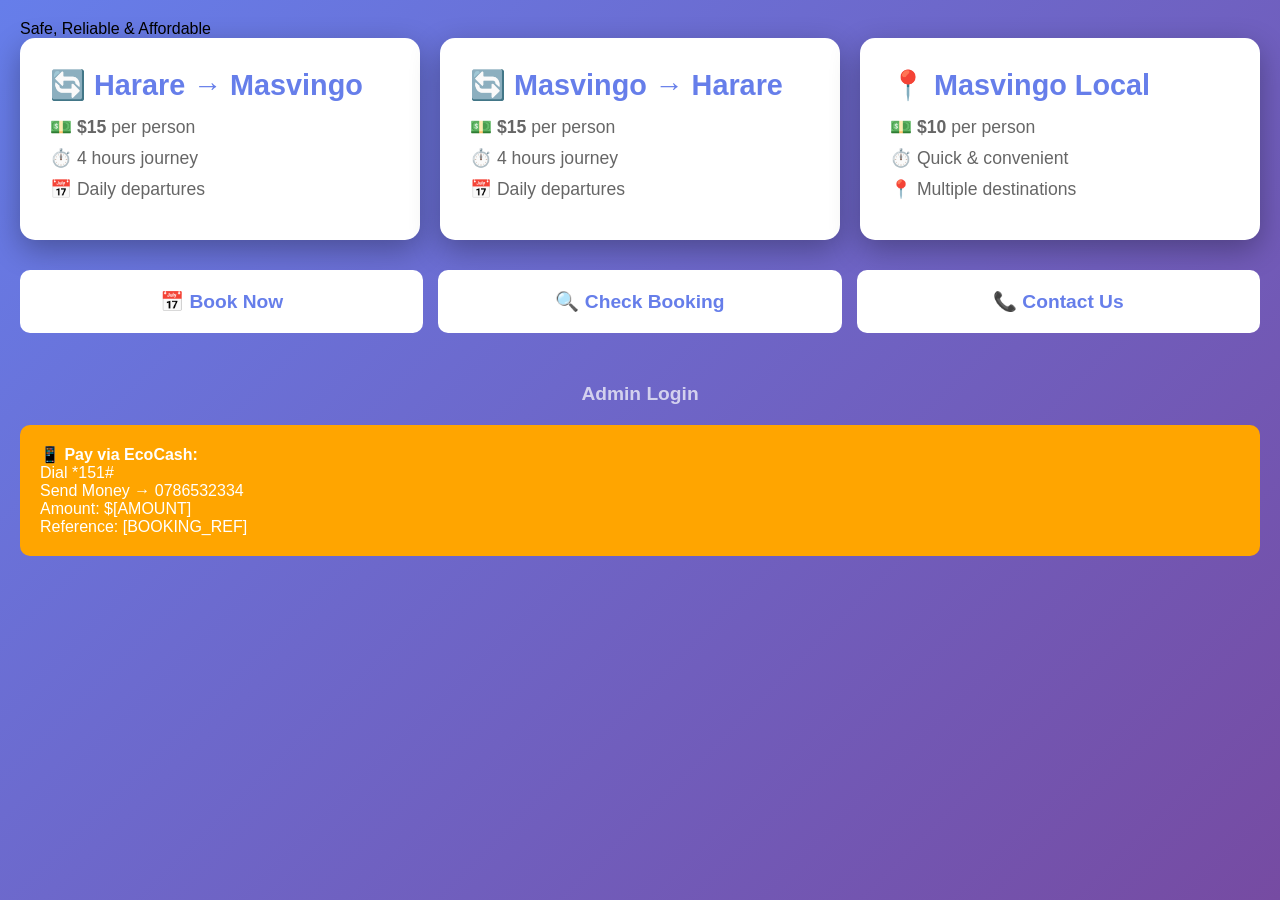
==== index.html @ 6b9e6c4e "Add files via upload" ====
<!DOCTYPE html>
<html lang="en">
<head>
    <meta charset="UTF-8">
    <meta name="viewport" content="width=device-width, initial-scale=1.0">
    <title>Masvingo-Harare Transport - Book Online</title>
    <style>
        * { margin: 0; padding: 0; box-sizing: border-box; }
        body { 
            font-family: 'Segoe UI', Tahoma, Geneva, Verdana, sans-serif;
            background: linear-gradient(135deg, #667eea 0%, #764ba2 100%);
            min-height: 100vh;
            padding: 20px;
        }
                    * { margin: 0; padding: 0; box-sizing: border-box; }
                    body { 
                        font-family: 'Segoe UI', Tahoma, Geneva, Verdana, sans-serif;
                        background: linear-gradient(135deg, #667eea 0%, #764ba2 100%);
                        min-height: 100vh;
                        padding: 20px;
                    }
                    .container { max-width: 1200px; margin: 0 auto; }
                    .page { display: none; }
                    .page.active { display: block; }
        
                    /* Home Page Styles */
                    .header {
                        text-align: center;
                        color: white;
                        margin-bottom: 40px;
                        padding-top: 20px;
                    }
                    .header h1 { font-size: 3em; margin-bottom: 10px; }
                    .header p { font-size: 1.5em; opacity: 0.9; }
        
                    .routes-grid {
                        display: grid;
                        grid-template-columns: repeat(auto-fit, minmax(300px, 1fr));
                        gap: 20px;
                        margin-bottom: 30px;
                    }
        
                    .route-card {
                        background: white;
                        border-radius: 15px;
                        padding: 30px;
                        box-shadow: 0 10px 30px rgba(0,0,0,0.3);
                        transition: transform 0.3s;
                    }
                    .route-card:hover { transform: translateY(-5px); }
                    .route-card h3 { color: #667eea; font-size: 1.8em; margin-bottom: 15px; }
                    .route-card p { color: #666; margin: 10px 0; font-size: 1.1em; }
        
                    .action-buttons {
                        display: grid;
                        grid-template-columns: repeat(auto-fit, minmax(200px, 1fr));
                        gap: 15px;
                    }
        
                    .btn {
                        padding: 20px;
                        border: none;
                        border-radius: 10px;
                        font-size: 1.2em;
                        font-weight: bold;
                        cursor: pointer;
                        transition: all 0.3s;
                    }
                    .btn:hover { transform: scale(1.05); }
                    .btn-primary { background: white; color: #667eea; }
                    .btn-secondary { background: linear-gradient(135deg, #667eea, #764ba2); color: white; }
        
                    /* Form Styles */
                    .form-container {
                        background: white;
                        border-radius: 15px;
                        padding: 40px;
                        box-shadow: 0 10px 30px rgba(0,0,0,0.3);
                        max-width: 600px;
                        margin: 0 auto;
                    }
                    .form-container h2 { color: #333; margin-bottom: 30px; font-size: 2em; }
        
                    .form-group {
                        margin-bottom: 20px;
                    }
                    .form-group label {
                        display: block;
                        color: #555;
                        font-weight: bold;
                        margin-bottom: 8px;
                    }
                    .form-group input,
                    .form-group select,
                    .form-group textarea {
                        width: 100%;
                        padding: 12px;
                        border: 2px solid #ddd;
                        border-radius: 8px;
                        font-size: 1em;
                    }
                    .form-group input:focus,
                    .form-group select:focus {
                        outline: none;
                        border-color: #667eea;
                    }
        
                    .total-display {
                        background: #f0f4ff;
                        padding: 20px;
                        border-radius: 10px;
                        margin: 20px 0;
                        text-align: center;
                    }
                    .total-display .amount {
                        font-size: 2.5em;
                        color: #667eea;
                        font-weight: bold;
                    }
        
                    .confirmation {
                        background: linear-gradient(135deg, #84fab0 0%, #8fd3f4 100%);
                        border-radius: 15px;
                        padding: 40px;
                        text-align: center;
                        color: white;
                    }
                    .confirmation h2 { font-size: 2.5em; margin-bottom: 20px; }
                    .ref-number {
                        background: white;
                        color: #667eea;
                        padding: 20px;
                        border-radius: 10px;
                        font-size: 2em;
                        font-weight: bold;
                        margin: 20px 0;
                    }
        
                    .booking-details {
                        background: white;
                        color: #333;
                        border-radius: 10px;
                        padding: 20px;
                        margin: 20px 0;
                        text-align: left;
                    }
                    .booking-details p {
                        padding: 10px 0;
                        border-bottom: 1px solid #eee;
                        display: flex;
                        justify-content: space-between;
                    }
        
                    .admin-panel {
                        background: white;
                        border-radius: 15px;
                        padding: 30px;
                    }
                    .admin-header {
                        display: flex;
                        justify-content: space-between;
                        align-items: center;
                        margin-bottom: 30px;
                    }
                    .stats-grid {
                        display: grid;
                        grid-template-columns: repeat(auto-fit, minmax(200px, 1fr));
                        gap: 20px;
                    }
                    .stat-card {
                        background: #f8f9fa;
                        padding: 20px;
                        border-radius: 10px;
                        text-align: center;
                    }
                    .stat-card h3 { color: #666; font-size: 0.9em; margin-bottom: 10px; }
                    .stat-card .number { font-size: 2.5em; color: #667eea; font-weight: bold; }
        
                    table {
                        width: 100%;
                        border-collapse: collapse;
                        margin-top: 20px;
                    }
                    th, td {
                        padding: 12px;
                        text-align: left;
                        border-bottom: 1px solid #ddd;
                    }
                    th {
                        background: #f8f9fa;
                        font-weight: bold;
                        color: #666;
                    }
        
                    .status-badge {
                        padding: 5px 12px;
                        border-radius: 20px;
                        font-size: 0.9em;
                        font-weight: bold;
                    }
                    .status-pending { background: #fff3cd; color: #856404; }
                    .status-paid { background: #d4edda; color: #155724; }
                    .status-confirmed { background: #cce5ff; color: #004085; }
        
                    .back-btn {
                        background: transparent;
                        color: #667eea;
                        border: 2px solid white;
                        padding: 10px 20px;
                        border-radius: 8px;
                        cursor: pointer;
                        margin-bottom: 20px;
                    }
                    .back-btn:hover { background: rgba(255,255,255,0.1); }
        
                    @media (max-width: 768px) {
                        .header h1 { font-size: 2em; }
                        .form-container { padding: 20px; }
                    }
                </style>
                <p>Safe, Reliable & Affordable</p>
            </div>
            
            <div class="routes-grid">
                <div class="route-card">
                    <h3>🔄 Harare → Masvingo</h3>
                    <p>💵 <strong>$15</strong> per person</p>
                    <p>⏱️ 4 hours journey</p>
                    <p>📅 Daily departures</p>
                </div>
                <div class="route-card">
                    <h3>🔄 Masvingo → Harare</h3>
                    <p>💵 <strong>$15</strong> per person</p>
                    <p>⏱️ 4 hours journey</p>
                    <p>📅 Daily departures</p>
                </div>
                <div class="route-card">
                    <h3>📍 Masvingo Local</h3>
                    <p>💵 <strong>$10</strong> per person</p>
                    <p>⏱️ Quick & convenient</p>
                    <p>📍 Multiple destinations</p>
                </div>
            </div>
            
            <div class="action-buttons">
                <button class="btn btn-primary" onclick="showPage('bookingPage')">📅 Book Now</button>
                <button class="btn btn-primary" onclick="showPage('checkPage')">🔍 Check Booking</button>
                <button class="btn btn-primary" onclick="showPage('contactPage')">📞 Contact Us</button>
            </div>
            
            <div style="text-align: center; margin-top: 30px;">
                <button class="btn" style="background: transparent; color: white; opacity: 0.7;" onclick="showPage('adminLoginPage')">Admin Login</button>
            </div>
        </div>

        <!-- BOOKING PAGE -->
        <div id="bookingPage" class="page">
            <button class="back-btn" onclick="showPage('homePage')">← Back to Home</button>
            <div class="form-container">
                <h2>Book Your Ride</h2>
                <form id="bookingForm" onsubmit="submitBooking(event)">
                    <div class="form-group">
                        <label>Select Route *</label>
                        <select id="route" required onchange="calculateTotal()">
                            <option value="">Choose a route...</option>
                            <option value="harare_masvingo|15|Harare → Masvingo">Harare → Masvingo - $15</option>
                            <option value="masvingo_harare|15|Masvingo → Harare">Masvingo → Harare - $15</option>
                            <option value="masvingo_local|10|Masvingo Local">Masvingo Local - $10</option>
                            <option value="harare_mutare|20|Harare → Mutare">Harare → Mutare - $20</option>
                            <option value="bulawayo_harare|25|Bulawayo → Harare">Bulawayo → Harare - $25</option>
                            <option value="gweru_masvingo|12|Gweru → Masvingo">Gweru → Masvingo - $12</option>
                        </select>
                    </div>
                    
                    <div id="localFields" style="display: none;">
                        <div class="form-group">
                            <label>Pickup Location *</label>
                            <input type="text" id="pickup" placeholder="Enter pickup location">
                        </div>
                        <div class="form-group">
                            <label>Destination *</label>
                            <select id="destination">
                                <option value="">Choose destination...</option>
                                <option>City Center</option>
                                <option>Great Zimbabwe</option>
                                <option>Lake Mutirikwi</option>
                                <option>Flamboyant Hotel</option>
                                <option>Chevron Hotel</option>
                                <option>Masvingo Teachers College</option>
                                <option>Great Zimbabwe University</option>
                            </select>
                        </div>
                    </div>
                    
                    <div class="form-group">
                        <label>Passenger Name *</label>
                        <input type="text" id="passengerName" placeholder="Full name" required>
                    </div>
                    
                    <div class="form-group">
                        <label>Phone Number *</label>
                        <input type="tel" id="phone" placeholder="+263786532334" required>
                    </div>
                    
                    <div class="form-group">
                        <label>Travel Date *</label>
                        <input type="date" id="travelDate" required>
                    </div>
                    
                    <div class="form-group">
                        <label>Travel Time *</label>
                        <input type="time" id="travelTime" required>
                    </div>
                    
                    <div class="form-group">
                        <label>Number of Passengers (1-7) *</label>
                        <input type="number" id="passengerCount" min="1" max="7" value="1" required onchange="calculateTotal()">
                    </div>
                    
                    <div class="total-display">
                        <p>Total Amount:</p>
                        <div class="amount" id="totalAmount">$0</div>
                    </div>
                    
                    <button type="submit" class="btn btn-secondary" style="width: 100%;">Confirm Booking</button>
                </form>
            </div>
        </div>

        <!-- CONFIRMATION PAGE -->
        <div id="confirmationPage" class="page">
            <div class="confirmation">
                <h2>✅ Booking Confirmed!</h2>
                <p>Your booking reference number</p>
                <div class="ref-number" id="refNumber">MT12345</div>
                
                <div class="booking-details" id="bookingDetails">
                    <!-- Details will be inserted here -->
                </div>
                
                <div style="background: rgba(255,255,255,0.2); padding: 20px; border-radius: 10px; margin: 20px 0;">
                    <p style="color: white;"><strong>💳 Payment Instructions:</strong></p>
                    <p style="color: white;">Please contact us at <strong>+263786532334</strong> via WhatsApp or call to complete payment.</p>
                    <p style="color: white; margin-top: 10px;">💰 <strong>Payment Methods:</strong> EcoCash, Bank Transfer, or Cash on boarding</p>
                </div>
                
                <button class="btn" style="background: white; color: #667eea; width: 100%;" onclick="showPage('homePage')">Back to Home</button>
            </div>
        </div>
        

        <!-- CHECK STATUS PAGE -->
        <div id="checkPage" class="page">
            <button class="back-btn" onclick="showPage('homePage')">← Back to Home</button>
            <div class="form-container">
                <h2>Check Booking Status</h2>
                <div class="form-group">
                    <label>Booking Reference</label>
                    <input type="text" id="searchRef" placeholder="MT12345" style="text-transform: uppercase;">
                </div>
                <button class="btn btn-secondary" style="width: 100%;" onclick="checkBooking()">Check Status</button>
            </div>
        </div>

        <!-- STATUS DISPLAY PAGE -->
        <div id="statusPage" class="page">
            <button class="back-btn" onclick="showPage('homePage')">← Back to Home</button>
            <div class="form-container">
                <h2>Booking Details</h2>
                <div id="statusDetails">
                    <!-- Status details will be inserted here -->
                </div>
            </div>
        </div>
        <div style="background: orange; color: white; padding: 20px; border-radius: 10px;">
             <strong>📱 Pay via EcoCash:</strong><br>
              Dial *151#<br>
             Send Money → 0786532334<br>
              Amount: $[AMOUNT]<br>
            Reference: [BOOKING_REF]
        </div>
        <!-- CONTACT PAGE -->
        <div id="contactPage" class="page">
            <button class="back-btn" onclick="showPage('homePage')">← Back to Home</button>
            <div class="form-container">
                <h2>📞 Contact Us</h2>
                <div style="padding: 20px 0;">
                    <div style="margin-bottom: 30px;">
                        <h3 style="color: #667eea; margin-bottom: 10px;">📱 Phone & WhatsApp</h3>
                        <p style="font-size: 1.3em; color: #333;"><strong>+263786532334</strong></p>
                    </div>
                    
                    <div style="margin-bottom: 30px;">
                        <h3 style="color: #667eea; margin-bottom: 10px;">🚗 Our Routes</h3>
                        <p style="color: #666;">✓ Harare ↔ Masvingo (Daily)</p>
                        <p style="color: #666;">✓ Masvingo Local Transport</p>
                    </div>
                    
                    <div style="background: #f0f4ff; padding: 20px; border-radius: 10px;">
                        <h3 style="color: #667eea; margin-bottom: 10px;">⏰ Business Hours</h3>
                        <p style="color: #666;"><strong>Monday - Sunday</strong></p>
                        <p style="color: #666;">6:00 AM - 8:00 PM</p>
                    </div>
                </div>
                <button class="btn btn-secondary" style="width: 100%;" onclick="showPage('homePage')">Back to Home</button>
            </div>
        </div>

        <!-- ADMIN LOGIN PAGE -->
        <div id="adminLoginPage" class="page">
            <button class="back-btn" onclick="showPage('homePage')">← Back to Home</button>
            <div class="form-container">
                <h2>🔐 Admin Login</h2>
                <div class="form-group">
                    <label>Password</label>
                    <input type="password" id="adminPassword" placeholder="Enter admin password">
                </div>
                <button class="btn btn-secondary" style="width: 100%;" onclick="adminLogin()">Login</button>
            </div>
        </div>

        <!-- ADMIN DASHBOARD -->
        <div id="adminPage" class="page">
            <div class="admin-panel">
                <div class="admin-header">
                    <h1>Admin Dashboard</h1>
                    <button class="btn" style="background: #dc3545; color: white;" onclick="showPage('homePage')">Logout</button>
                </div>
                
                <div class="stats-grid">
                    <div class="stat-card">
                        <h3>Total Bookings</h3>
                        <div class="number" id="statTotal">0</div>
                    </div>
                    <div class="stat-card">
                        <h3>Pending Payment</h3>
                        <div class="number" id="statPending">0</div>
                    </div>
                    <div class="stat-card">
                        <h3>Confirmed</h3>
                        <div class="number" id="statConfirmed">0</div>
                    </div>
                    <div class="stat-card">
                        <h3>Total Revenue</h3>
                        <div class="number" id="statRevenue">$0</div>
                    </div>
                </div>
                
                <h2 style="margin-bottom: 20px;">All Bookings</h2>
                <div style="overflow-x: auto;">
                    <table id="bookingsTable">
                        <thead>
                            <tr>
                                <th>Ref</th>
                                <th>Passenger</th>
                                <th>Phone</th>
                                <th>Route</th>
                                <th>Date</th>
                                <th>Amount</th>
                                <th>Payment</th>
                                <th>Status</th>
                                <th>Actions</th>
                            </tr>
                        </thead>
                        <tbody id="bookingsTableBody">
                            <tr>
                                <td colspan="9" style="text-align: center; padding: 40px; color: #999;">No bookings yet</td>
                            </tr>
                        </tbody>
                    </table>
                </div>
            </div>
        </div>
    </div>

    <script>
        // Storage
        let bookings = JSON.parse(localStorage.getItem('transportBookings') || '[]');
        const ADMIN_PASSWORD = 'admin123'; // Change this!
        
        // Show/Hide pages
        function showPage(pageId) {
            document.querySelectorAll('.page').forEach(p => p.classList.remove('active'));
            document.getElementById(pageId).classList.add('active');
            
            if (pageId === 'adminPage') {
                loadAdminDashboard();
            }
        }
        
        // Handle route selection
        document.getElementById('route')?.addEventListener('change', function() {
            const localFields = document.getElementById('localFields');
            if (this.value.startsWith('masvingo_local')) {
                localFields.style.display = 'block';
                document.getElementById('pickup').required = true;
                document.getElementById('destination').required = true;
            } else {
                localFields.style.display = 'none';
                document.getElementById('pickup').required = false;
                document.getElementById('destination').required = false;
            }
        });
        
        // Calculate total
        function calculateTotal() {
            const route = document.getElementById('route').value;
            const count = parseInt(document.getElementById('passengerCount').value) || 1;
            
            if (route) {
                const price = parseInt(route.split('|')[1]);
                const total = price * count;
                document.getElementById('totalAmount').textContent = '$' + total;
            }
        }
        
        // Generate booking reference
        function generateRef() {
            return 'MT' + Math.floor(10000 + Math.random() * 90000);
        }
        
        // Submit booking
        function submitBooking(event) {
            event.preventDefault();
            
            const route = document.getElementById('route').value.split('|');
            const booking = {
                ref: generateRef(),
                routeName: route[2],
                price: parseInt(route[1]),
                passengerName: document.getElementById('passengerName').value,
                phone: document.getElementById('phone').value,
                travelDate: document.getElementById('travelDate').value,
                travelTime: document.getElementById('travelTime').value,
                passengerCount: parseInt(document.getElementById('passengerCount').value),
                pickup: document.getElementById('pickup').value || 'N/A',
                destination: document.getElementById('destination').value || route[2],
                totalAmount: parseInt(route[1]) * parseInt(document.getElementById('passengerCount').value),
                paymentStatus: 'pending',
                bookingStatus: 'pending',
                createdAt: new Date().toISOString()
            };
            
            bookings.push(booking);
            localStorage.setItem('transportBookings', JSON.stringify(bookings));
            
            // Show confirmation
            document.getElementById('refNumber').textContent = booking.ref;
            document.getElementById('bookingDetails').innerHTML = `
                <p><span>Passenger:</span><strong>${booking.passengerName}</strong></p>
                <p><span>Phone:</span><strong>${booking.phone}</strong></p>
                <p><span>Route:</span><strong>${booking.routeName}</strong></p>
                <p><span>Date:</span><strong>${booking.travelDate} at ${booking.travelTime}</strong></p>
                <p><span>Passengers:</span><strong>${booking.passengerCount}</strong></p>
                <p><span>Total Amount:</span><strong style="color: #667eea; font-size: 1.5em;">$${booking.totalAmount}</strong></p>
            `;
            
            // Send WhatsApp notification (opens WhatsApp)
            const message = `New Booking!\nRef: ${booking.ref}\nName: ${booking.passengerName}\nRoute: ${booking.routeName}\nDate: ${booking.travelDate}\nAmount: $${booking.totalAmount}`;
            setTimeout(() => {
                if (confirm('Send booking details to WhatsApp?')) {
                    window.open(`https://wa.me/263786532334?text=${encodeURIComponent(message)}`, '_blank');
                }
            }, 1000);
            
            document.getElementById('bookingForm').reset();
            showPage('confirmationPage');
        }
        
        // Check booking
        function checkBooking() {
            const ref = document.getElementById('searchRef').value.toUpperCase();
            const booking = bookings.find(b => b.ref === ref);
            
            if (booking) {
                document.getElementById('statusDetails').innerHTML = `
                    <div style="background: #f0f4ff; padding: 20px; border-radius: 10px; margin-bottom: 20px; text-align: center;">
                        <h3 style="color: #667eea;">Booking Reference</h3>
                        <div style="font-size: 2em; font-weight: bold; color: #667eea; margin: 10px 0;">${booking.ref}</div>
                    </div>
                    <div style="display: grid; grid-template-columns: 1fr 1fr; gap: 15px; margin-bottom: 20px;">
                        <div style="background: #e3f2fd; padding: 15px; border-radius: 10px; text-align: center;">
                            <p style="color: #666; margin-bottom: 5px;">Payment Status</p>
                            <strong style="color: ${booking.paymentStatus === 'paid' ? '#28a745' : '#ffc107'};">${booking.paymentStatus.toUpperCase()}</strong>
                        </div>
                        <div style="background: #f3e5f5; padding: 15px; border-radius: 10px; text-align: center;">
                            <p style="color: #666; margin-bottom: 5px;">Booking Status</p>
                            <strong style="color: ${booking.bookingStatus === 'confirmed' ? '#28a745' : '#ffc107'};">${booking.bookingStatus.toUpperCase()}</strong>
                        </div>
                    </div>
                    <div style="background: #f8f9fa; padding: 20px; border-radius: 10px;">
                        <p style="padding: 10px 0; border-bottom: 1px solid #ddd; display: flex; justify-content: space-between;">
                            <span>Passenger:</span><strong>${booking.passengerName}</strong>
                        </p>
                        <p style="padding: 10px 0; border-bottom: 1px solid #ddd; display: flex; justify-content: space-between;">
                            <span>Phone:</span><strong>${booking.phone}</strong>
                        </p>
                        <p style="padding: 10px 0; border-bottom: 1px solid #ddd; display: flex; justify-content: space-between;">
                            <span>Route:</span><strong>${booking.routeName}</strong>
                        </p>
                        <p style="padding: 10px 0; border-bottom: 1px solid #ddd; display: flex; justify-content: space-between;">
                            <span>Date:</span><strong>${booking.travelDate} ${booking.travelTime}</strong>
                        </p>
                        <p style="padding: 10px 0; display: flex; justify-content: space-between;">
                            <span>Amount:</span><strong style="color: #667eea; font-size: 1.3em;">$${booking.totalAmount}</strong>
                        </p>
                    </div>
                `;
                showPage('statusPage');
            } else {
                alert('Booking not found. Please check your reference number.');
            }
        }
        
        // Admin login
        function adminLogin() {
            const password = document.getElementById('adminPassword').value;
            if (password === ADMIN_PASSWORD) {
                showPage('adminPage');
            } else {
                alert('Invalid password');
            }
        }
        
        // Load admin dashboard
        function loadAdminDashboard(){
            const stats = {
                total: bookings.length,
                pending: bookings.filter(b => b.paymentStatus === 'pending').length,
                confirmed: bookings.filter(b => b.bookingStatus === 'confirmed').length,
                revenue: bookings.filter(b => b.paymentStatus === 'paid').reduce((sum, b) => sum + b.totalAmount, 0)
            };
            
            document.getElementById('statTotal').textContent = stats.total;
            document.getElementById('statPending').textContent = stats.pending;
            document.getElementById('statConfirmed').textContent = stats.confirmed;
            document.getElementById('statRevenue').textContent = '$' + stats.revenue;
            
            const tbody = document.getElementById('bookingsTableBody');
            if (bookings.length === 0) {
                tbody.innerHTML = '<tr><td colspan="9" style="text-align: center; padding: 40px; color: #999;">No bookings yet</td></tr>';
            } else {
                tbody.innerHTML = bookings.map(b => `
                    <tr>
                        <td><strong>${b.ref}</strong></td>
                        <td>${b.passengerName}</td>
                        <td>${b.phone}</td>
                        <td>${b.routeName}</td>
                        <td>${b.travelDate}</td>
                        <td><strong>$${b.totalAmount}</strong></td>
                        <td>
                            <select onchange="updateStatus('${b.ref}', 'paymentStatus', this.value)" class="status-badge status-${b.paymentStatus}">
                                <option value="pending" ${b.paymentStatus === 'pending' ? 'selected' : ''}>Pending</option>
                                <option value="paid" ${b.paymentStatus === 'paid' ? 'selected' : ''}>Paid</option>
                            </select>
                        </td>
                        <td>
                            <select onchange="updateStatus('${b.ref}', 'bookingStatus', this.value)" class="status-badge status-${b.bookingStatus}">
                                <option value="pending" ${b.bookingStatus === 'pending' ? 'selected' : ''}>Pending</option>
                                <option value="confirmed" ${b.bookingStatus === 'confirmed' ? 'selected' : ''}>Confirmed</option>
                                <option value="completed" ${b.bookingStatus === 'completed' ? 'selected' : ''}>Completed</option>
                                <option value="cancelled" ${b.bookingStatus === 'cancelled' ? 'selected' : ''}>Cancelled</option>
                            </select>
                        </td>
                        <td>
                            <button onclick="sendWhatsAppUpdate('${b.ref}')" style="background: #25D366; color: white; border: none; padding: 5px 10px; border-radius: 5px; cursor: pointer;">
                                📱 WhatsApp
                            </button>
                        </td>
                    </tr>
                `).join('');
                }
            }
                    // Update status helper
                    function updateStatus(ref, field, value) {
                        const idx = bookings.findIndex(b => b.ref === ref);
                        if (idx === -1) return;
                        bookings[idx][field] = value;
                        localStorage.setItem('transportBookings', JSON.stringify(bookings));
                        loadAdminDashboard();
                    }

                    function sendWhatsAppUpdate(ref) {
                        const b = bookings.find(x => x.ref === ref);
                        if (!b) { alert('Booking not found'); return; }
                        const msg = `Update for booking ${b.ref}\nPassenger: ${b.passengerName}\nRoute: ${b.routeName}\nStatus: ${b.bookingStatus}\nPayment: ${b.paymentStatus}`;
                        window.open(`https://wa.me/263786532334?text=${encodeURIComponent(msg)}`, '_blank');
                    }

                // Initialize total display on load
                    calculateTotal();
                    // ==========================================
// SMS CONFIGURATION
// ==========================================

// Your Africa's Talking credentials
const SMS_CONFIG = {
    username: 'ride',  // Replace with your username
    apiKey: 'atsk_b8b1569a1d21f37372432349a8d1dddfd86f166f7f23b8441392e4893852f5b89987826a',      // Replace with your API key
    senderId: 'MASVINGO',              // Your sender name (max 11 chars)
    enabled: true                      // Set to false to disable SMS
};

// SMS message template
const SMS_TEMPLATE = `Hello {NAME}! Your booking is confirmed.

Ref: {REF}
Route: {ROUTE}  
Date: {DATE} at {TIME}
Amount: ${AMOUNT}

Contact: +263786532334
Thank you!`;

// ==========================================
// SMS FUNCTIONS
// ==========================================

// Send SMS via Africa's Talking
async function sendSMS(phoneNumber, message) {
    if (!SMS_CONFIG.enabled) {
        console.log('SMS disabled');
        return false;
    }
    
    try {
        const url = 'https://api.africastalking.com/version1/messaging';
        
        const formData = new URLSearchParams();
        formData.append('username', SMS_CONFIG.username);
        formData.append('to', phoneNumber);
        formData.append('message', message);
        if (SMS_CONFIG.senderId) {
            formData.append('from', SMS_CONFIG.senderId);
        }

        const response = await fetch(url, {
            method: 'POST',
            headers: {
                'apiKey': SMS_CONFIG.apiKey,
                'Content-Type': 'application/x-www-form-urlencoded'
            },
            body: formData.toString()
        });

        // Attempt to parse JSON response; fallback to text
        const text = await response.text();
        try {
            const data = JSON.parse(text);
            console.log('SMS response:', data);
        } catch (e) {
            console.log('SMS response (raw):', text);
        }

        return response.ok;
    } catch (err) {
        console.error('SMS send error:', err);
        return false;
    }
}

// Initialize total display on load
calculateTotal();
</script>
</body>
</html>
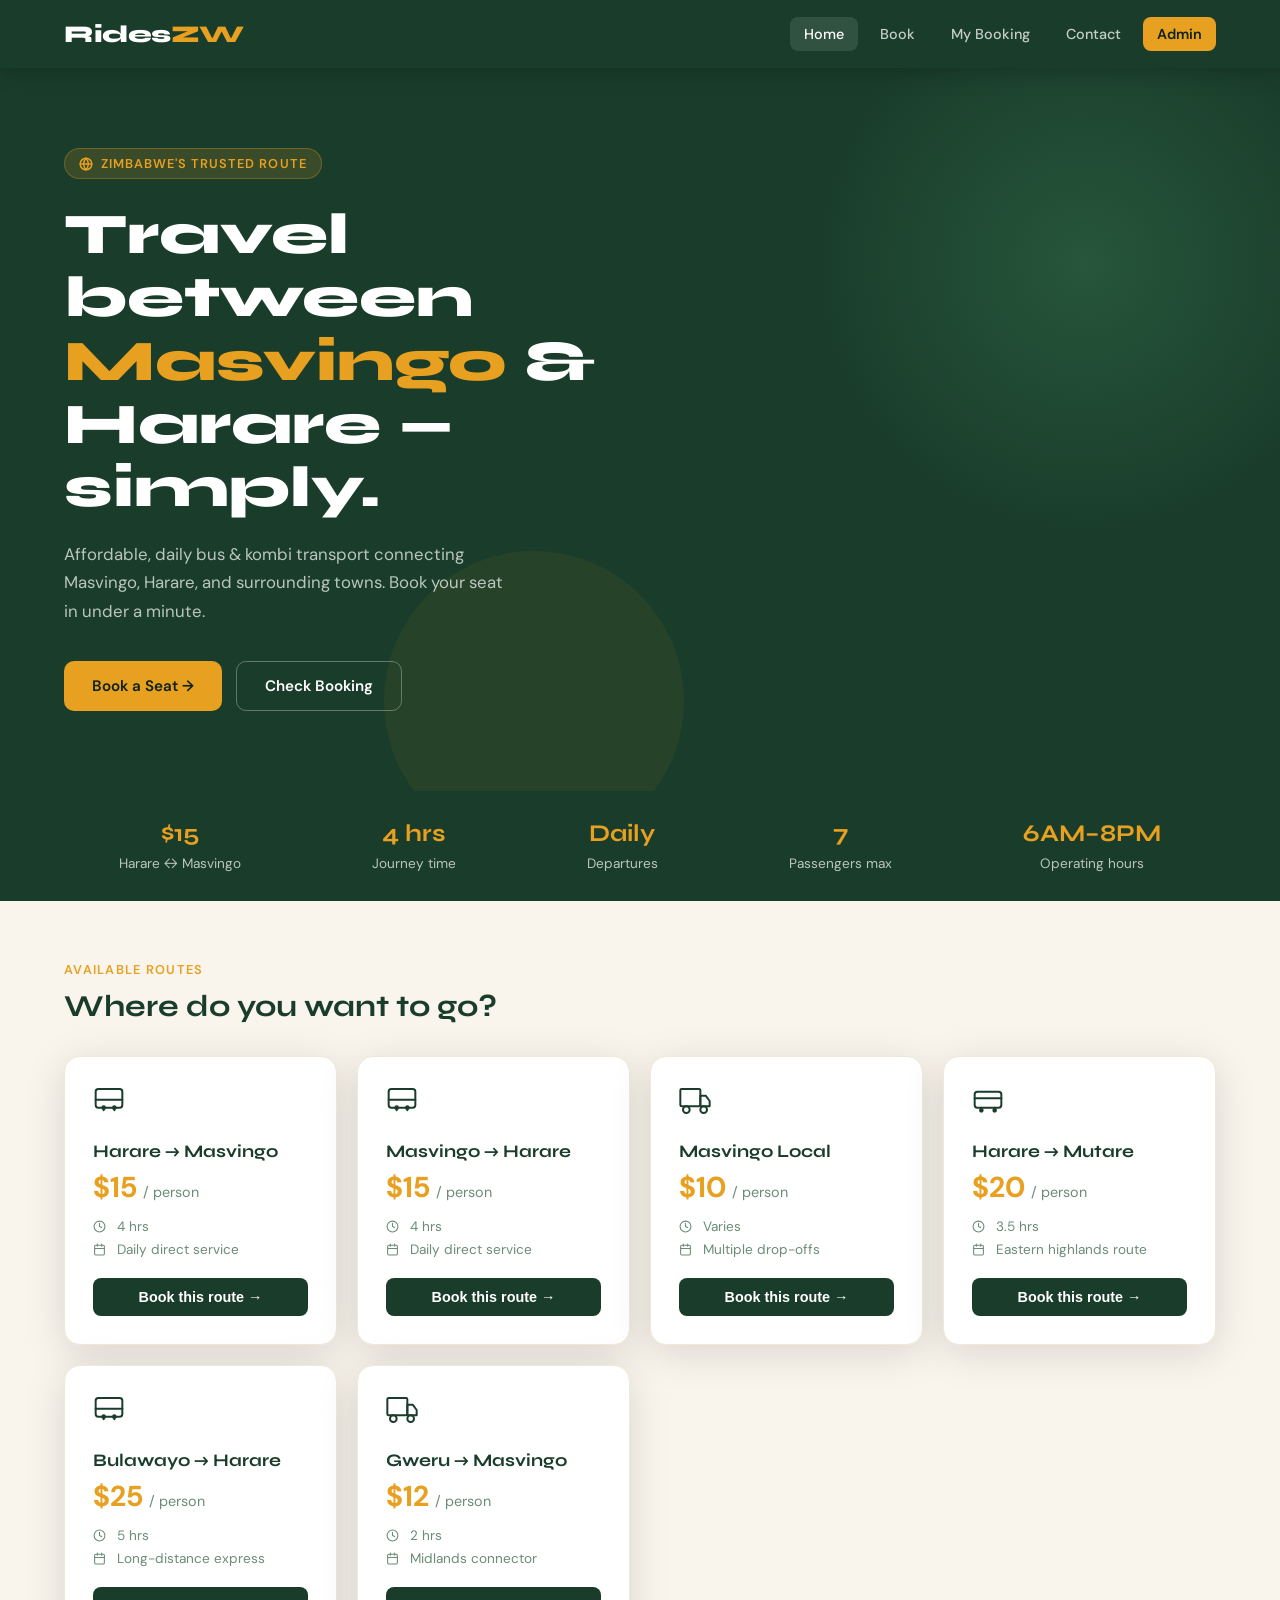
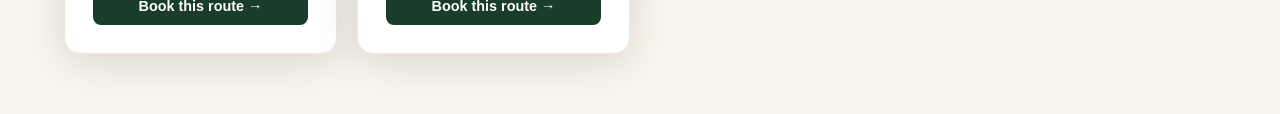
==== commit 75088d90: "Add files via upload" ====
--- a/index.html
+++ b/index.html
@@ -1,766 +1,869 @@
-<!DOCTYPE html>
-<html lang="en">
-<head>
-    <meta charset="UTF-8">
-    <meta name="viewport" content="width=device-width, initial-scale=1.0">
-    <title>Masvingo-Harare Transport - Book Online</title>
-    <style>
-        * { margin: 0; padding: 0; box-sizing: border-box; }
-        body { 
-            font-family: 'Segoe UI', Tahoma, Geneva, Verdana, sans-serif;
-            background: linear-gradient(135deg, #667eea 0%, #764ba2 100%);
-            min-height: 100vh;
-            padding: 20px;
-        }
-                    * { margin: 0; padding: 0; box-sizing: border-box; }
-                    body { 
-                        font-family: 'Segoe UI', Tahoma, Geneva, Verdana, sans-serif;
-                        background: linear-gradient(135deg, #667eea 0%, #764ba2 100%);
-                        min-height: 100vh;
-                        padding: 20px;
-                    }
-                    .container { max-width: 1200px; margin: 0 auto; }
-                    .page { display: none; }
-                    .page.active { display: block; }
-        
-                    /* Home Page Styles */
-                    .header {
-                        text-align: center;
-                        color: white;
-                        margin-bottom: 40px;
-                        padding-top: 20px;
-                    }
-                    .header h1 { font-size: 3em; margin-bottom: 10px; }
-                    .header p { font-size: 1.5em; opacity: 0.9; }
-        
-                    .routes-grid {
-                        display: grid;
-                        grid-template-columns: repeat(auto-fit, minmax(300px, 1fr));
-                        gap: 20px;
-                        margin-bottom: 30px;
-                    }
-        
-                    .route-card {
-                        background: white;
-                        border-radius: 15px;
-                        padding: 30px;
-                        box-shadow: 0 10px 30px rgba(0,0,0,0.3);
-                        transition: transform 0.3s;
-                    }
-                    .route-card:hover { transform: translateY(-5px); }
-                    .route-card h3 { color: #667eea; font-size: 1.8em; margin-bottom: 15px; }
-                    .route-card p { color: #666; margin: 10px 0; font-size: 1.1em; }
-        
-                    .action-buttons {
-                        display: grid;
-                        grid-template-columns: repeat(auto-fit, minmax(200px, 1fr));
-                        gap: 15px;
-                    }
-        
-                    .btn {
-                        padding: 20px;
-                        border: none;
-                        border-radius: 10px;
-                        font-size: 1.2em;
-                        font-weight: bold;
-                        cursor: pointer;
-                        transition: all 0.3s;
-                    }
-                    .btn:hover { transform: scale(1.05); }
-                    .btn-primary { background: white; color: #667eea; }
-                    .btn-secondary { background: linear-gradient(135deg, #667eea, #764ba2); color: white; }
-        
-                    /* Form Styles */
-                    .form-container {
-                        background: white;
-                        border-radius: 15px;
-                        padding: 40px;
-                        box-shadow: 0 10px 30px rgba(0,0,0,0.3);
-                        max-width: 600px;
-                        margin: 0 auto;
-                    }
-                    .form-container h2 { color: #333; margin-bottom: 30px; font-size: 2em; }
-        
-                    .form-group {
-                        margin-bottom: 20px;
-                    }
-                    .form-group label {
-                        display: block;
-                        color: #555;
-                        font-weight: bold;
-                        margin-bottom: 8px;
-                    }
-                    .form-group input,
-                    .form-group select,
-                    .form-group textarea {
-                        width: 100%;
-                        padding: 12px;
-                        border: 2px solid #ddd;
-                        border-radius: 8px;
-                        font-size: 1em;
-                    }
-                    .form-group input:focus,
-                    .form-group select:focus {
-                        outline: none;
-                        border-color: #667eea;
-                    }
-        
-                    .total-display {
-                        background: #f0f4ff;
-                        padding: 20px;
-                        border-radius: 10px;
-                        margin: 20px 0;
-                        text-align: center;
-                    }
-                    .total-display .amount {
-                        font-size: 2.5em;
-                        color: #667eea;
-                        font-weight: bold;
-                    }
-        
-                    .confirmation {
-                        background: linear-gradient(135deg, #84fab0 0%, #8fd3f4 100%);
-                        border-radius: 15px;
-                        padding: 40px;
-                        text-align: center;
-                        color: white;
-                    }
-                    .confirmation h2 { font-size: 2.5em; margin-bottom: 20px; }
-                    .ref-number {
-                        background: white;
-                        color: #667eea;
-                        padding: 20px;
-                        border-radius: 10px;
-                        font-size: 2em;
-                        font-weight: bold;
-                        margin: 20px 0;
-                    }
-        
-                    .booking-details {
-                        background: white;
-                        color: #333;
-                        border-radius: 10px;
-                        padding: 20px;
-                        margin: 20px 0;
-                        text-align: left;
-                    }
-                    .booking-details p {
-                        padding: 10px 0;
-                        border-bottom: 1px solid #eee;
-                        display: flex;
-                        justify-content: space-between;
-                    }
-        
-                    .admin-panel {
-                        background: white;
-                        border-radius: 15px;
-                        padding: 30px;
-                    }
-                    .admin-header {
-                        display: flex;
-                        justify-content: space-between;
-                        align-items: center;
-                        margin-bottom: 30px;
-                    }
-                    .stats-grid {
-                        display: grid;
-                        grid-template-columns: repeat(auto-fit, minmax(200px, 1fr));
-                        gap: 20px;
-                    }
-                    .stat-card {
-                        background: #f8f9fa;
-                        padding: 20px;
-                        border-radius: 10px;
-                        text-align: center;
-                    }
-                    .stat-card h3 { color: #666; font-size: 0.9em; margin-bottom: 10px; }
-                    .stat-card .number { font-size: 2.5em; color: #667eea; font-weight: bold; }
-        
-                    table {
-                        width: 100%;
-                        border-collapse: collapse;
-                        margin-top: 20px;
-                    }
-                    th, td {
-                        padding: 12px;
-                        text-align: left;
-                        border-bottom: 1px solid #ddd;
-                    }
-                    th {
-                        background: #f8f9fa;
-                        font-weight: bold;
-                        color: #666;
-                    }
-        
-                    .status-badge {
-                        padding: 5px 12px;
-                        border-radius: 20px;
-                        font-size: 0.9em;
-                        font-weight: bold;
-                    }
-                    .status-pending { background: #fff3cd; color: #856404; }
-                    .status-paid { background: #d4edda; color: #155724; }
-                    .status-confirmed { background: #cce5ff; color: #004085; }
-        
-                    .back-btn {
-                        background: transparent;
-                        color: #667eea;
-                        border: 2px solid white;
-                        padding: 10px 20px;
-                        border-radius: 8px;
-                        cursor: pointer;
-                        margin-bottom: 20px;
-                    }
-                    .back-btn:hover { background: rgba(255,255,255,0.1); }
-        
-                    @media (max-width: 768px) {
-                        .header h1 { font-size: 2em; }
-                        .form-container { padding: 20px; }
-                    }
-                </style>
-                <p>Safe, Reliable & Affordable</p>
-            </div>
-            
-            <div class="routes-grid">
-                <div class="route-card">
-                    <h3>🔄 Harare → Masvingo</h3>
-                    <p>💵 <strong>$15</strong> per person</p>
-                    <p>⏱️ 4 hours journey</p>
-                    <p>📅 Daily departures</p>
-                </div>
-                <div class="route-card">
-                    <h3>🔄 Masvingo → Harare</h3>
-                    <p>💵 <strong>$15</strong> per person</p>
-                    <p>⏱️ 4 hours journey</p>
-                    <p>📅 Daily departures</p>
-                </div>
-                <div class="route-card">
-                    <h3>📍 Masvingo Local</h3>
-                    <p>💵 <strong>$10</strong> per person</p>
-                    <p>⏱️ Quick & convenient</p>
-                    <p>📍 Multiple destinations</p>
-                </div>
-            </div>
-            
-            <div class="action-buttons">
-                <button class="btn btn-primary" onclick="showPage('bookingPage')">📅 Book Now</button>
-                <button class="btn btn-primary" onclick="showPage('checkPage')">🔍 Check Booking</button>
-                <button class="btn btn-primary" onclick="showPage('contactPage')">📞 Contact Us</button>
-            </div>
-            
-            <div style="text-align: center; margin-top: 30px;">
-                <button class="btn" style="background: transparent; color: white; opacity: 0.7;" onclick="showPage('adminLoginPage')">Admin Login</button>
-            </div>
-        </div>
-
-        <!-- BOOKING PAGE -->
-        <div id="bookingPage" class="page">
-            <button class="back-btn" onclick="showPage('homePage')">← Back to Home</button>
-            <div class="form-container">
-                <h2>Book Your Ride</h2>
-                <form id="bookingForm" onsubmit="submitBooking(event)">
-                    <div class="form-group">
-                        <label>Select Route *</label>
-                        <select id="route" required onchange="calculateTotal()">
-                            <option value="">Choose a route...</option>
-                            <option value="harare_masvingo|15|Harare → Masvingo">Harare → Masvingo - $15</option>
-                            <option value="masvingo_harare|15|Masvingo → Harare">Masvingo → Harare - $15</option>
-                            <option value="masvingo_local|10|Masvingo Local">Masvingo Local - $10</option>
-                            <option value="harare_mutare|20|Harare → Mutare">Harare → Mutare - $20</option>
-                            <option value="bulawayo_harare|25|Bulawayo → Harare">Bulawayo → Harare - $25</option>
-                            <option value="gweru_masvingo|12|Gweru → Masvingo">Gweru → Masvingo - $12</option>
-                        </select>
-                    </div>
-                    
-                    <div id="localFields" style="display: none;">
-                        <div class="form-group">
-                            <label>Pickup Location *</label>
-                            <input type="text" id="pickup" placeholder="Enter pickup location">
-                        </div>
-                        <div class="form-group">
-                            <label>Destination *</label>
-                            <select id="destination">
-                                <option value="">Choose destination...</option>
-                                <option>City Center</option>
-                                <option>Great Zimbabwe</option>
-                                <option>Lake Mutirikwi</option>
-                                <option>Flamboyant Hotel</option>
-                                <option>Chevron Hotel</option>
-                                <option>Masvingo Teachers College</option>
-                                <option>Great Zimbabwe University</option>
-                            </select>
-                        </div>
-                    </div>
-                    
-                    <div class="form-group">
-                        <label>Passenger Name *</label>
-                        <input type="text" id="passengerName" placeholder="Full name" required>
-                    </div>
-                    
-                    <div class="form-group">
-                        <label>Phone Number *</label>
-                        <input type="tel" id="phone" placeholder="+263786532334" required>
-                    </div>
-                    
-                    <div class="form-group">
-                        <label>Travel Date *</label>
-                        <input type="date" id="travelDate" required>
-                    </div>
-                    
-                    <div class="form-group">
-                        <label>Travel Time *</label>
-                        <input type="time" id="travelTime" required>
-                    </div>
-                    
-                    <div class="form-group">
-                        <label>Number of Passengers (1-7) *</label>
-                        <input type="number" id="passengerCount" min="1" max="7" value="1" required onchange="calculateTotal()">
-                    </div>
-                    
-                    <div class="total-display">
-                        <p>Total Amount:</p>
-                        <div class="amount" id="totalAmount">$0</div>
-                    </div>
-                    
-                    <button type="submit" class="btn btn-secondary" style="width: 100%;">Confirm Booking</button>
-                </form>
-            </div>
-        </div>
-
-        <!-- CONFIRMATION PAGE -->
-        <div id="confirmationPage" class="page">
-            <div class="confirmation">
-                <h2>✅ Booking Confirmed!</h2>
-                <p>Your booking reference number</p>
-                <div class="ref-number" id="refNumber">MT12345</div>
-                
-                <div class="booking-details" id="bookingDetails">
-                    <!-- Details will be inserted here -->
-                </div>
-                
-                <div style="background: rgba(255,255,255,0.2); padding: 20px; border-radius: 10px; margin: 20px 0;">
-                    <p style="color: white;"><strong>💳 Payment Instructions:</strong></p>
-                    <p style="color: white;">Please contact us at <strong>+263786532334</strong> via WhatsApp or call to complete payment.</p>
-                    <p style="color: white; margin-top: 10px;">💰 <strong>Payment Methods:</strong> EcoCash, Bank Transfer, or Cash on boarding</p>
-                </div>
-                
-                <button class="btn" style="background: white; color: #667eea; width: 100%;" onclick="showPage('homePage')">Back to Home</button>
-            </div>
-        </div>
-        
-
-        <!-- CHECK STATUS PAGE -->
-        <div id="checkPage" class="page">
-            <button class="back-btn" onclick="showPage('homePage')">← Back to Home</button>
-            <div class="form-container">
-                <h2>Check Booking Status</h2>
-                <div class="form-group">
-                    <label>Booking Reference</label>
-                    <input type="text" id="searchRef" placeholder="MT12345" style="text-transform: uppercase;">
-                </div>
-                <button class="btn btn-secondary" style="width: 100%;" onclick="checkBooking()">Check Status</button>
-            </div>
-        </div>
-
-        <!-- STATUS DISPLAY PAGE -->
-        <div id="statusPage" class="page">
-            <button class="back-btn" onclick="showPage('homePage')">← Back to Home</button>
-            <div class="form-container">
-                <h2>Booking Details</h2>
-                <div id="statusDetails">
-                    <!-- Status details will be inserted here -->
-                </div>
-            </div>
-        </div>
-        <div style="background: orange; color: white; padding: 20px; border-radius: 10px;">
-             <strong>📱 Pay via EcoCash:</strong><br>
-              Dial *151#<br>
-             Send Money → 0786532334<br>
-              Amount: $[AMOUNT]<br>
-            Reference: [BOOKING_REF]
-        </div>
-        <!-- CONTACT PAGE -->
-        <div id="contactPage" class="page">
-            <button class="back-btn" onclick="showPage('homePage')">← Back to Home</button>
-            <div class="form-container">
-                <h2>📞 Contact Us</h2>
-                <div style="padding: 20px 0;">
-                    <div style="margin-bottom: 30px;">
-                        <h3 style="color: #667eea; margin-bottom: 10px;">📱 Phone & WhatsApp</h3>
-                        <p style="font-size: 1.3em; color: #333;"><strong>+263786532334</strong></p>
-                    </div>
-                    
-                    <div style="margin-bottom: 30px;">
-                        <h3 style="color: #667eea; margin-bottom: 10px;">🚗 Our Routes</h3>
-                        <p style="color: #666;">✓ Harare ↔ Masvingo (Daily)</p>
-                        <p style="color: #666;">✓ Masvingo Local Transport</p>
-                    </div>
-                    
-                    <div style="background: #f0f4ff; padding: 20px; border-radius: 10px;">
-                        <h3 style="color: #667eea; margin-bottom: 10px;">⏰ Business Hours</h3>
-                        <p style="color: #666;"><strong>Monday - Sunday</strong></p>
-                        <p style="color: #666;">6:00 AM - 8:00 PM</p>
-                    </div>
-                </div>
-                <button class="btn btn-secondary" style="width: 100%;" onclick="showPage('homePage')">Back to Home</button>
-            </div>
-        </div>
-
-        <!-- ADMIN LOGIN PAGE -->
-        <div id="adminLoginPage" class="page">
-            <button class="back-btn" onclick="showPage('homePage')">← Back to Home</button>
-            <div class="form-container">
-                <h2>🔐 Admin Login</h2>
-                <div class="form-group">
-                    <label>Password</label>
-                    <input type="password" id="adminPassword" placeholder="Enter admin password">
-                </div>
-                <button class="btn btn-secondary" style="width: 100%;" onclick="adminLogin()">Login</button>
-            </div>
-        </div>
-
-        <!-- ADMIN DASHBOARD -->
-        <div id="adminPage" class="page">
-            <div class="admin-panel">
-                <div class="admin-header">
-                    <h1>Admin Dashboard</h1>
-                    <button class="btn" style="background: #dc3545; color: white;" onclick="showPage('homePage')">Logout</button>
-                </div>
-                
-                <div class="stats-grid">
-                    <div class="stat-card">
-                        <h3>Total Bookings</h3>
-                        <div class="number" id="statTotal">0</div>
-                    </div>
-                    <div class="stat-card">
-                        <h3>Pending Payment</h3>
-                        <div class="number" id="statPending">0</div>
-                    </div>
-                    <div class="stat-card">
-                        <h3>Confirmed</h3>
-                        <div class="number" id="statConfirmed">0</div>
-                    </div>
-                    <div class="stat-card">
-                        <h3>Total Revenue</h3>
-                        <div class="number" id="statRevenue">$0</div>
-                    </div>
-                </div>
-                
-                <h2 style="margin-bottom: 20px;">All Bookings</h2>
-                <div style="overflow-x: auto;">
-                    <table id="bookingsTable">
-                        <thead>
-                            <tr>
-                                <th>Ref</th>
-                                <th>Passenger</th>
-                                <th>Phone</th>
-                                <th>Route</th>
-                                <th>Date</th>
-                                <th>Amount</th>
-                                <th>Payment</th>
-                                <th>Status</th>
-                                <th>Actions</th>
-                            </tr>
-                        </thead>
-                        <tbody id="bookingsTableBody">
-                            <tr>
-                                <td colspan="9" style="text-align: center; padding: 40px; color: #999;">No bookings yet</td>
-                            </tr>
-                        </tbody>
-                    </table>
-                </div>
-            </div>
-        </div>
-    </div>
-
-    <script>
-        // Storage
-        let bookings = JSON.parse(localStorage.getItem('transportBookings') || '[]');
-        const ADMIN_PASSWORD = 'admin123'; // Change this!
-        
-        // Show/Hide pages
-        function showPage(pageId) {
-            document.querySelectorAll('.page').forEach(p => p.classList.remove('active'));
-            document.getElementById(pageId).classList.add('active');
-            
-            if (pageId === 'adminPage') {
-                loadAdminDashboard();
-            }
-        }
-        
-        // Handle route selection
-        document.getElementById('route')?.addEventListener('change', function() {
-            const localFields = document.getElementById('localFields');
-            if (this.value.startsWith('masvingo_local')) {
-                localFields.style.display = 'block';
-                document.getElementById('pickup').required = true;
-                document.getElementById('destination').required = true;
-            } else {
-                localFields.style.display = 'none';
-                document.getElementById('pickup').required = false;
-                document.getElementById('destination').required = false;
-            }
-        });
-        
-        // Calculate total
-        function calculateTotal() {
-            const route = document.getElementById('route').value;
-            const count = parseInt(document.getElementById('passengerCount').value) || 1;
-            
-            if (route) {
-                const price = parseInt(route.split('|')[1]);
-                const total = price * count;
-                document.getElementById('totalAmount').textContent = '$' + total;
-            }
-        }
-        
-        // Generate booking reference
-        function generateRef() {
-            return 'MT' + Math.floor(10000 + Math.random() * 90000);
-        }
-        
-        // Submit booking
-        function submitBooking(event) {
-            event.preventDefault();
-            
-            const route = document.getElementById('route').value.split('|');
-            const booking = {
-                ref: generateRef(),
-                routeName: route[2],
-                price: parseInt(route[1]),
-                passengerName: document.getElementById('passengerName').value,
-                phone: document.getElementById('phone').value,
-                travelDate: document.getElementById('travelDate').value,
-                travelTime: document.getElementById('travelTime').value,
-                passengerCount: parseInt(document.getElementById('passengerCount').value),
-                pickup: document.getElementById('pickup').value || 'N/A',
-                destination: document.getElementById('destination').value || route[2],
-                totalAmount: parseInt(route[1]) * parseInt(document.getElementById('passengerCount').value),
-                paymentStatus: 'pending',
-                bookingStatus: 'pending',
-                createdAt: new Date().toISOString()
-            };
-            
-            bookings.push(booking);
-            localStorage.setItem('transportBookings', JSON.stringify(bookings));
-            
-            // Show confirmation
-            document.getElementById('refNumber').textContent = booking.ref;
-            document.getElementById('bookingDetails').innerHTML = `
-                <p><span>Passenger:</span><strong>${booking.passengerName}</strong></p>
-                <p><span>Phone:</span><strong>${booking.phone}</strong></p>
-                <p><span>Route:</span><strong>${booking.routeName}</strong></p>
-                <p><span>Date:</span><strong>${booking.travelDate} at ${booking.travelTime}</strong></p>
-                <p><span>Passengers:</span><strong>${booking.passengerCount}</strong></p>
-                <p><span>Total Amount:</span><strong style="color: #667eea; font-size: 1.5em;">$${booking.totalAmount}</strong></p>
-            `;
-            
-            // Send WhatsApp notification (opens WhatsApp)
-            const message = `New Booking!\nRef: ${booking.ref}\nName: ${booking.passengerName}\nRoute: ${booking.routeName}\nDate: ${booking.travelDate}\nAmount: $${booking.totalAmount}`;
-            setTimeout(() => {
-                if (confirm('Send booking details to WhatsApp?')) {
-                    window.open(`https://wa.me/263786532334?text=${encodeURIComponent(message)}`, '_blank');
-                }
-            }, 1000);
-            
-            document.getElementById('bookingForm').reset();
-            showPage('confirmationPage');
-        }
-        
-        // Check booking
-        function checkBooking() {
-            const ref = document.getElementById('searchRef').value.toUpperCase();
-            const booking = bookings.find(b => b.ref === ref);
-            
-            if (booking) {
-                document.getElementById('statusDetails').innerHTML = `
-                    <div style="background: #f0f4ff; padding: 20px; border-radius: 10px; margin-bottom: 20px; text-align: center;">
-                        <h3 style="color: #667eea;">Booking Reference</h3>
-                        <div style="font-size: 2em; font-weight: bold; color: #667eea; margin: 10px 0;">${booking.ref}</div>
-                    </div>
-                    <div style="display: grid; grid-template-columns: 1fr 1fr; gap: 15px; margin-bottom: 20px;">
-                        <div style="background: #e3f2fd; padding: 15px; border-radius: 10px; text-align: center;">
-                            <p style="color: #666; margin-bottom: 5px;">Payment Status</p>
-                            <strong style="color: ${booking.paymentStatus === 'paid' ? '#28a745' : '#ffc107'};">${booking.paymentStatus.toUpperCase()}</strong>
-                        </div>
-                        <div style="background: #f3e5f5; padding: 15px; border-radius: 10px; text-align: center;">
-                            <p style="color: #666; margin-bottom: 5px;">Booking Status</p>
-                            <strong style="color: ${booking.bookingStatus === 'confirmed' ? '#28a745' : '#ffc107'};">${booking.bookingStatus.toUpperCase()}</strong>
-                        </div>
-                    </div>
-                    <div style="background: #f8f9fa; padding: 20px; border-radius: 10px;">
-                        <p style="padding: 10px 0; border-bottom: 1px solid #ddd; display: flex; justify-content: space-between;">
-                            <span>Passenger:</span><strong>${booking.passengerName}</strong>
-                        </p>
-                        <p style="padding: 10px 0; border-bottom: 1px solid #ddd; display: flex; justify-content: space-between;">
-                            <span>Phone:</span><strong>${booking.phone}</strong>
-                        </p>
-                        <p style="padding: 10px 0; border-bottom: 1px solid #ddd; display: flex; justify-content: space-between;">
-                            <span>Route:</span><strong>${booking.routeName}</strong>
-                        </p>
-                        <p style="padding: 10px 0; border-bottom: 1px solid #ddd; display: flex; justify-content: space-between;">
-                            <span>Date:</span><strong>${booking.travelDate} ${booking.travelTime}</strong>
-                        </p>
-                        <p style="padding: 10px 0; display: flex; justify-content: space-between;">
-                            <span>Amount:</span><strong style="color: #667eea; font-size: 1.3em;">$${booking.totalAmount}</strong>
-                        </p>
-                    </div>
-                `;
-                showPage('statusPage');
-            } else {
-                alert('Booking not found. Please check your reference number.');
-            }
-        }
-        
-        // Admin login
-        function adminLogin() {
-            const password = document.getElementById('adminPassword').value;
-            if (password === ADMIN_PASSWORD) {
-                showPage('adminPage');
-            } else {
-                alert('Invalid password');
-            }
-        }
-        
-        // Load admin dashboard
-        function loadAdminDashboard(){
-            const stats = {
-                total: bookings.length,
-                pending: bookings.filter(b => b.paymentStatus === 'pending').length,
-                confirmed: bookings.filter(b => b.bookingStatus === 'confirmed').length,
-                revenue: bookings.filter(b => b.paymentStatus === 'paid').reduce((sum, b) => sum + b.totalAmount, 0)
-            };
-            
-            document.getElementById('statTotal').textContent = stats.total;
-            document.getElementById('statPending').textContent = stats.pending;
-            document.getElementById('statConfirmed').textContent = stats.confirmed;
-            document.getElementById('statRevenue').textContent = '$' + stats.revenue;
-            
-            const tbody = document.getElementById('bookingsTableBody');
-            if (bookings.length === 0) {
-                tbody.innerHTML = '<tr><td colspan="9" style="text-align: center; padding: 40px; color: #999;">No bookings yet</td></tr>';
-            } else {
-                tbody.innerHTML = bookings.map(b => `
-                    <tr>
-                        <td><strong>${b.ref}</strong></td>
-                        <td>${b.passengerName}</td>
-                        <td>${b.phone}</td>
-                        <td>${b.routeName}</td>
-                        <td>${b.travelDate}</td>
-                        <td><strong>$${b.totalAmount}</strong></td>
-                        <td>
-                            <select onchange="updateStatus('${b.ref}', 'paymentStatus', this.value)" class="status-badge status-${b.paymentStatus}">
-                                <option value="pending" ${b.paymentStatus === 'pending' ? 'selected' : ''}>Pending</option>
-                                <option value="paid" ${b.paymentStatus === 'paid' ? 'selected' : ''}>Paid</option>
-                            </select>
-                        </td>
-                        <td>
-                            <select onchange="updateStatus('${b.ref}', 'bookingStatus', this.value)" class="status-badge status-${b.bookingStatus}">
-                                <option value="pending" ${b.bookingStatus === 'pending' ? 'selected' : ''}>Pending</option>
-                                <option value="confirmed" ${b.bookingStatus === 'confirmed' ? 'selected' : ''}>Confirmed</option>
-                                <option value="completed" ${b.bookingStatus === 'completed' ? 'selected' : ''}>Completed</option>
-                                <option value="cancelled" ${b.bookingStatus === 'cancelled' ? 'selected' : ''}>Cancelled</option>
-                            </select>
-                        </td>
-                        <td>
-                            <button onclick="sendWhatsAppUpdate('${b.ref}')" style="background: #25D366; color: white; border: none; padding: 5px 10px; border-radius: 5px; cursor: pointer;">
-                                📱 WhatsApp
-                            </button>
-                        </td>
-                    </tr>
-                `).join('');
-                }
-            }
-                    // Update status helper
-                    function updateStatus(ref, field, value) {
-                        const idx = bookings.findIndex(b => b.ref === ref);
-                        if (idx === -1) return;
-                        bookings[idx][field] = value;
-                        localStorage.setItem('transportBookings', JSON.stringify(bookings));
-                        loadAdminDashboard();
-                    }
-
-                    function sendWhatsAppUpdate(ref) {
-                        const b = bookings.find(x => x.ref === ref);
-                        if (!b) { alert('Booking not found'); return; }
-                        const msg = `Update for booking ${b.ref}\nPassenger: ${b.passengerName}\nRoute: ${b.routeName}\nStatus: ${b.bookingStatus}\nPayment: ${b.paymentStatus}`;
-                        window.open(`https://wa.me/263786532334?text=${encodeURIComponent(msg)}`, '_blank');
-                    }
-
-                // Initialize total display on load
-                    calculateTotal();
-                    // ==========================================
-// SMS CONFIGURATION
-// ==========================================
-
-// Your Africa's Talking credentials
-const SMS_CONFIG = {
-    username: 'ride',  // Replace with your username
-    apiKey: 'atsk_b8b1569a1d21f37372432349a8d1dddfd86f166f7f23b8441392e4893852f5b89987826a',      // Replace with your API key
-    senderId: 'MASVINGO',              // Your sender name (max 11 chars)
-    enabled: true                      // Set to false to disable SMS
-};
-
-// SMS message template
-const SMS_TEMPLATE = `Hello {NAME}! Your booking is confirmed.
-
-Ref: {REF}
-Route: {ROUTE}  
-Date: {DATE} at {TIME}
-Amount: ${AMOUNT}
-
-Contact: +263786532334
-Thank you!`;
-
-// ==========================================
-// SMS FUNCTIONS
-// ==========================================
-
-// Send SMS via Africa's Talking
-async function sendSMS(phoneNumber, message) {
-    if (!SMS_CONFIG.enabled) {
-        console.log('SMS disabled');
-        return false;
-    }
-    
-    try {
-        const url = 'https://api.africastalking.com/version1/messaging';
-        
-        const formData = new URLSearchParams();
-        formData.append('username', SMS_CONFIG.username);
-        formData.append('to', phoneNumber);
-        formData.append('message', message);
-        if (SMS_CONFIG.senderId) {
-            formData.append('from', SMS_CONFIG.senderId);
-        }
-
-        const response = await fetch(url, {
-            method: 'POST',
-            headers: {
-                'apiKey': SMS_CONFIG.apiKey,
-                'Content-Type': 'application/x-www-form-urlencoded'
-            },
-            body: formData.toString()
-        });
-
-        // Attempt to parse JSON response; fallback to text
-        const text = await response.text();
-        try {
-            const data = JSON.parse(text);
-            console.log('SMS response:', data);
-        } catch (e) {
-            console.log('SMS response (raw):', text);
-        }
-
-        return response.ok;
-    } catch (err) {
-        console.error('SMS send error:', err);
-        return false;
-    }
-}
-
-// Initialize total display on load
-calculateTotal();
-</script>
-</body>
-</html>+<!DOCTYPE html>
+<html lang="en">
+<head>
+<meta charset="UTF-8">
+<meta name="viewport" content="width=device-width, initial-scale=1.0">
+<title>RidesZW — Masvingo · Harare Transport</title>
+<link rel="icon" type="image/png" sizes="32x32" href="[data-uri]">
+<link rel="icon" type="image/png" sizes="16x16" href="[data-uri]">
+<link rel="apple-touch-icon" sizes="180x180" href="[data-uri]">
+<link rel="preconnect" href="https://fonts.googleapis.com">
+<link href="https://fonts.googleapis.com/css2?family=Syne:wght@700;800&family=DM+Sans:wght@300;400;500;600&display=swap" rel="stylesheet">
+<style>
+:root {
+  --green:   #1a3d2b;
+  --green2:  #245138;
+  --green3:  #2e6645;
+  --gold:    #e8a020;
+  --gold2:   #f5b840;
+  --cream:   #f9f4ec;
+  --cream2:  #f0e8d8;
+  --dark:    #0e2219;
+  --text:    #1a3d2b;
+  --muted:   #6b8c77;
+  --white:   #ffffff;
+  --red:     #c0392b;
+  --shadow:  0 8px 40px rgba(14,34,25,.13);
+}
+*{margin:0;padding:0;box-sizing:border-box}
+html{scroll-behavior:smooth}
+body{font-family:'DM Sans',sans-serif;background:var(--cream);color:var(--text);min-height:100vh}
+
+/* ── NAV ── */
+nav{
+  position:fixed;top:0;left:0;right:0;z-index:999;
+  background:var(--green);
+  display:flex;align-items:center;justify-content:space-between;
+  padding:0 5%;height:68px;
+  box-shadow:0 2px 24px rgba(0,0,0,.25);
+}
+.logo{font-family:'Syne',sans-serif;font-size:1.5rem;font-weight:800;color:var(--white);letter-spacing:-.5px;cursor:pointer}
+.logo span{color:var(--gold)}
+.nav-links{display:flex;gap:8px}
+.nav-links button{
+  background:none;border:none;color:rgba(255,255,255,.75);
+  font-family:'DM Sans',sans-serif;font-size:.9rem;font-weight:500;
+  padding:8px 14px;border-radius:8px;cursor:pointer;transition:.2s
+}
+.nav-links button:hover,.nav-links button.active{background:rgba(255,255,255,.1);color:var(--white)}
+.nav-links button.cta{background:var(--gold);color:var(--dark);font-weight:600}
+.nav-links button.cta:hover{background:var(--gold2)}
+
+/* ── PAGES ── */
+.page{display:none;min-height:100vh;padding-top:68px;animation:fadeIn .35s ease}
+.page.active{display:block}
+@keyframes fadeIn{from{opacity:0;transform:translateY(10px)}to{opacity:1;transform:translateY(0)}}
+
+/* ── HOME HERO ── */
+.hero{
+  background:var(--green);
+  min-height:520px;
+  display:flex;align-items:center;
+  padding:80px 5% 80px;
+  position:relative;overflow:hidden;
+}
+.hero::before{
+  content:'';position:absolute;right:-80px;top:-80px;
+  width:550px;height:550px;border-radius:50%;
+  background:radial-gradient(circle,var(--green3) 0%,transparent 70%);
+  opacity:.6;
+}
+.hero::after{
+  content:'';position:absolute;left:30%;bottom:-60px;
+  width:300px;height:300px;border-radius:50%;
+  background:var(--gold);opacity:.06;
+}
+.hero-content{position:relative;z-index:1;max-width:560px}
+.hero-tag{
+  display:inline-flex;align-items:center;gap:8px;
+  background:rgba(232,160,32,.15);border:1px solid rgba(232,160,32,.3);
+  color:var(--gold);font-size:.8rem;font-weight:600;letter-spacing:.08em;text-transform:uppercase;
+  padding:6px 14px;border-radius:100px;margin-bottom:24px;
+}
+.hero h1{
+  font-family:'Syne',sans-serif;font-size:clamp(2.4rem,5vw,3.6rem);
+  font-weight:800;color:var(--white);line-height:1.1;margin-bottom:20px;
+}
+.hero h1 em{color:var(--gold);font-style:normal}
+.hero p{color:rgba(255,255,255,.7);font-size:1.05rem;line-height:1.7;margin-bottom:36px;max-width:440px}
+.hero-btns{display:flex;gap:14px;flex-wrap:wrap}
+.btn{
+  display:inline-flex;align-items:center;gap:8px;
+  padding:14px 28px;border-radius:10px;font-family:'DM Sans',sans-serif;
+  font-size:.95rem;font-weight:600;cursor:pointer;border:none;
+  transition:all .2s;text-decoration:none;
+}
+.btn-gold{background:var(--gold);color:var(--dark)}
+.btn-gold:hover{background:var(--gold2);transform:translateY(-2px);box-shadow:0 8px 24px rgba(232,160,32,.35)}
+.btn-outline{background:transparent;color:var(--white);border:1.5px solid rgba(255,255,255,.3)}
+.btn-outline:hover{background:rgba(255,255,255,.08);border-color:rgba(255,255,255,.6)}
+
+/* ── ROUTE CARDS ── */
+.routes-section{padding:60px 5%}
+.section-label{font-size:.8rem;font-weight:600;letter-spacing:.1em;text-transform:uppercase;color:var(--gold);margin-bottom:10px}
+.section-title{font-family:'Syne',sans-serif;font-size:1.9rem;font-weight:700;color:var(--green);margin-bottom:32px}
+.route-grid{display:grid;grid-template-columns:repeat(auto-fit,minmax(260px,1fr));gap:20px}
+.route-card{
+  background:var(--white);border-radius:16px;padding:28px;
+  border:1.5px solid var(--cream2);box-shadow:var(--shadow);
+  cursor:pointer;transition:all .25s;position:relative;overflow:hidden;
+}
+.route-card::before{
+  content:'';position:absolute;top:0;left:0;right:0;height:4px;
+  background:linear-gradient(90deg,var(--green),var(--gold));
+  transform:scaleX(0);transform-origin:left;transition:.25s;
+}
+.route-card:hover{transform:translateY(-4px);box-shadow:0 16px 48px rgba(14,34,25,.15)}
+.route-card:hover::before{transform:scaleX(1)}
+.route-icon{font-size:2rem;margin-bottom:14px}
+.route-name{font-family:'Syne',sans-serif;font-size:1.1rem;font-weight:700;color:var(--green);margin-bottom:6px}
+.route-price{font-size:1.8rem;font-weight:700;color:var(--gold);margin-bottom:12px}
+.route-price span{font-size:.9rem;color:var(--muted);font-weight:400}
+.route-meta{display:flex;flex-direction:column;gap:6px}
+.route-meta div{font-size:.85rem;color:var(--muted);display:flex;align-items:center;gap:7px}
+.route-card .book-btn{
+  margin-top:20px;width:100%;padding:11px;border-radius:8px;
+  background:var(--green);color:var(--white);font-weight:600;
+  font-size:.9rem;border:none;cursor:pointer;transition:.2s;
+}
+.route-card .book-btn:hover{background:var(--green3)}
+
+/* ── INFO STRIP ── */
+.info-strip{
+  background:var(--green);padding:28px 5%;
+  display:flex;justify-content:space-around;flex-wrap:wrap;gap:20px;
+}
+.info-item{text-align:center;color:var(--white)}
+.info-item strong{display:block;font-family:'Syne',sans-serif;font-size:1.5rem;color:var(--gold);margin-bottom:4px}
+.info-item span{font-size:.85rem;opacity:.7}
+
+/* ── BOOKING PAGE ── */
+.page-header{
+  background:var(--green);padding:50px 5% 40px;
+}
+.page-header h2{font-family:'Syne',sans-serif;font-size:2rem;font-weight:800;color:var(--white);margin-bottom:6px}
+.page-header p{color:rgba(255,255,255,.6);font-size:.95rem}
+.breadcrumb{
+  display:inline-flex;align-items:center;gap:8px;
+  color:rgba(255,255,255,.5);font-size:.82rem;margin-bottom:16px;cursor:pointer;
+  background:rgba(255,255,255,.07);padding:6px 14px;border-radius:100px;border:none;
+  font-family:'DM Sans',sans-serif;
+}
+.breadcrumb:hover{background:rgba(255,255,255,.12)}
+
+.form-wrap{max-width:680px;margin:40px auto;padding:0 5% 60px}
+.form-card{background:var(--white);border-radius:20px;padding:36px;box-shadow:var(--shadow);border:1.5px solid var(--cream2)}
+.form-section-title{font-family:'Syne',sans-serif;font-size:1rem;font-weight:700;color:var(--green);
+  margin:24px 0 16px;padding-bottom:10px;border-bottom:2px solid var(--cream2);display:flex;align-items:center;gap:8px}
+.form-group{margin-bottom:18px}
+.form-group label{display:block;font-size:.85rem;font-weight:600;color:var(--text);margin-bottom:7px}
+.form-group label span{color:var(--red)}
+.form-group input,.form-group select{
+  width:100%;padding:12px 14px;border:1.5px solid var(--cream2);
+  border-radius:10px;font-family:'DM Sans',sans-serif;font-size:.95rem;
+  color:var(--text);background:var(--cream);transition:.2s;outline:none;
+}
+.form-group input:focus,.form-group select:focus{border-color:var(--green);background:var(--white);box-shadow:0 0 0 3px rgba(26,61,43,.08)}
+.form-group select option{background:var(--white)}
+.form-row{display:grid;grid-template-columns:1fr 1fr;gap:16px}
+.amount-box{
+  background:var(--green);border-radius:12px;padding:18px 22px;
+  display:flex;justify-content:space-between;align-items:center;margin:24px 0;
+}
+.amount-box span{color:rgba(255,255,255,.7);font-size:.9rem}
+.amount-box strong{font-family:'Syne',sans-serif;font-size:1.8rem;color:var(--gold);font-weight:800}
+.submit-btn{
+  width:100%;padding:15px;background:var(--gold);color:var(--dark);
+  border:none;border-radius:12px;font-family:'Syne',sans-serif;
+  font-size:1rem;font-weight:700;cursor:pointer;transition:.2s;
+  letter-spacing:.02em;
+}
+.submit-btn:hover{background:var(--gold2);transform:translateY(-2px);box-shadow:0 8px 24px rgba(232,160,32,.4)}
+.submit-btn:disabled{opacity:.5;cursor:not-allowed;transform:none}
+
+/* ── CONFIRMATION ── */
+.confirm-wrap{max-width:520px;margin:50px auto;padding:0 5% 80px;text-align:center}
+.confirm-icon{font-size:4rem;margin-bottom:16px;animation:pop .4s ease}
+@keyframes pop{from{transform:scale(.5)}to{transform:scale(1)}}
+.confirm-card{background:var(--white);border-radius:20px;padding:36px;box-shadow:var(--shadow);border:1.5px solid var(--cream2)}
+.confirm-card h2{font-family:'Syne',sans-serif;font-size:1.6rem;color:var(--green);margin-bottom:8px}
+.confirm-card p{color:var(--muted);margin-bottom:24px;font-size:.95rem}
+.ref-badge{
+  background:var(--green);color:var(--gold);
+  font-family:'Syne',sans-serif;font-size:1.8rem;font-weight:800;
+  padding:16px 32px;border-radius:12px;display:inline-block;
+  letter-spacing:.1em;margin-bottom:24px;
+}
+.payment-card{background:var(--cream);border-radius:14px;padding:22px;text-align:left;margin-bottom:24px}
+.payment-card h4{font-family:'Syne',sans-serif;font-size:.95rem;font-weight:700;color:var(--green);margin-bottom:14px;display:flex;align-items:center;gap:6px}
+.payment-method{background:var(--white);border-radius:10px;padding:14px 16px;margin-bottom:10px;font-size:.9rem;color:var(--text)}
+.payment-method strong{color:var(--green);display:block;margin-bottom:4px;font-size:.85rem}
+.payment-method code{font-size:.85rem;color:var(--muted);background:var(--cream2);padding:2px 6px;border-radius:4px}
+.wa-btn{
+  display:flex;align-items:center;justify-content:center;gap:10px;
+  background:#25D366;color:var(--white);padding:14px;border-radius:12px;
+  font-weight:700;font-size:.95rem;text-decoration:none;margin-bottom:12px;transition:.2s;
+}
+.wa-btn:hover{background:#20ba5a;transform:translateY(-2px)}
+.back-home{
+  background:none;border:1.5px solid var(--cream2);color:var(--muted);
+  padding:12px 24px;border-radius:10px;cursor:pointer;font-family:'DM Sans',sans-serif;
+  font-weight:500;transition:.2s;
+}
+.back-home:hover{border-color:var(--green);color:var(--green)}
+
+/* ── CHECK BOOKING ── */
+.check-wrap{max-width:480px;margin:50px auto;padding:0 5% 80px}
+.check-card{background:var(--white);border-radius:20px;padding:36px;box-shadow:var(--shadow);border:1.5px solid var(--cream2)}
+.check-card h3{font-family:'Syne',sans-serif;font-size:1.4rem;font-weight:700;color:var(--green);margin-bottom:8px}
+.check-card p{color:var(--muted);font-size:.9rem;margin-bottom:24px}
+.check-input-row{display:flex;gap:10px}
+.check-input-row input{
+  flex:1;padding:12px 14px;border:1.5px solid var(--cream2);border-radius:10px;
+  font-family:'DM Sans',sans-serif;font-size:.95rem;outline:none;transition:.2s;background:var(--cream);
+}
+.check-input-row input:focus{border-color:var(--green);background:var(--white)}
+.check-input-row button{
+  padding:12px 20px;background:var(--green);color:var(--white);
+  border:none;border-radius:10px;font-weight:600;cursor:pointer;transition:.2s;
+}
+.check-input-row button:hover{background:var(--green3)}
+.booking-result{margin-top:24px;display:none}
+.booking-result.visible{display:block;animation:fadeIn .3s ease}
+.result-card{background:var(--cream);border-radius:14px;padding:22px}
+.result-row{display:flex;justify-content:space-between;align-items:center;padding:10px 0;border-bottom:1px solid var(--cream2);font-size:.9rem}
+.result-row:last-child{border-bottom:none}
+.result-row label{color:var(--muted);font-weight:500}
+.result-row strong{color:var(--text);font-weight:600}
+.status-badge{padding:4px 12px;border-radius:100px;font-size:.78rem;font-weight:700;letter-spacing:.05em}
+.status-pending{background:rgba(232,160,32,.15);color:#b37d10}
+.status-confirmed{background:rgba(46,102,69,.15);color:var(--green3)}
+.status-cancelled{background:rgba(192,57,43,.12);color:var(--red)}
+.not-found{text-align:center;padding:32px 0;color:var(--muted);font-size:.9rem}
+
+/* ── CONTACT ── */
+.contact-wrap{max-width:680px;margin:40px auto;padding:0 5% 80px}
+.contact-grid{display:grid;grid-template-columns:1fr 1fr;gap:20px;margin-bottom:24px}
+.contact-card{background:var(--white);border-radius:16px;padding:28px;box-shadow:var(--shadow);border:1.5px solid var(--cream2)}
+.contact-card h4{font-family:'Syne',sans-serif;font-size:1rem;font-weight:700;color:var(--green);margin-bottom:12px;display:flex;align-items:center;gap:8px}
+.contact-card p{font-size:.9rem;color:var(--muted);line-height:1.7}
+.contact-card a{color:var(--green);font-weight:600;text-decoration:none}
+.contact-card a:hover{color:var(--gold)}
+.routes-list{margin-top:8px}
+.routes-list li{font-size:.88rem;color:var(--muted);padding:4px 0;list-style:none;display:flex;align-items:center;gap:7px}
+.routes-list li::before{content:'\2713';color:var(--gold);font-weight:700}
+
+/* ── ADMIN ── */
+.admin-login-wrap{max-width:400px;margin:60px auto;padding:0 5%}
+.admin-card{background:var(--white);border-radius:20px;padding:40px;box-shadow:var(--shadow);border:1.5px solid var(--cream2);text-align:center}
+.admin-card h3{font-family:'Syne',sans-serif;font-size:1.4rem;font-weight:700;color:var(--green);margin-bottom:6px}
+.admin-card p{color:var(--muted);font-size:.88rem;margin-bottom:28px}
+.admin-input{
+  width:100%;padding:12px 14px;border:1.5px solid var(--cream2);
+  border-radius:10px;font-family:'DM Sans',sans-serif;font-size:.95rem;
+  margin-bottom:14px;outline:none;background:var(--cream);transition:.2s;
+}
+.admin-input:focus{border-color:var(--green);background:var(--white)}
+.admin-login-btn{
+  width:100%;padding:13px;background:var(--green);color:var(--white);
+  border:none;border-radius:10px;font-family:'Syne',sans-serif;font-size:1rem;
+  font-weight:700;cursor:pointer;transition:.2s;
+}
+.admin-login-btn:hover{background:var(--green3)}
+.error-msg{color:var(--red);font-size:.85rem;margin-bottom:10px;display:none}
+
+/* ── ADMIN DASHBOARD ── */
+.dash-header{
+  background:var(--green);padding:36px 5% 30px;
+  display:flex;justify-content:space-between;align-items:center;flex-wrap:wrap;gap:16px;
+}
+.dash-header h2{font-family:'Syne',sans-serif;font-size:1.6rem;font-weight:800;color:var(--white)}
+.dash-header p{color:rgba(255,255,255,.6);font-size:.85rem;margin-top:4px}
+.logout-btn{
+  background:rgba(255,255,255,.1);border:1px solid rgba(255,255,255,.2);
+  color:var(--white);padding:8px 18px;border-radius:8px;cursor:pointer;
+  font-family:'DM Sans',sans-serif;font-weight:500;transition:.2s;
+}
+.logout-btn:hover{background:rgba(255,255,255,.18)}
+.dash-body{padding:32px 5% 60px}
+.stats-row{display:grid;grid-template-columns:repeat(auto-fit,minmax(160px,1fr));gap:16px;margin-bottom:32px}
+.stat-card{background:var(--white);border-radius:14px;padding:22px;box-shadow:var(--shadow);border:1.5px solid var(--cream2)}
+.stat-card label{font-size:.78rem;font-weight:600;letter-spacing:.07em;text-transform:uppercase;color:var(--muted);display:block;margin-bottom:8px}
+.stat-card strong{font-family:'Syne',sans-serif;font-size:2rem;font-weight:800;color:var(--green)}
+.stat-card.highlight strong{color:var(--gold)}
+.table-card{background:var(--white);border-radius:16px;padding:24px;box-shadow:var(--shadow);border:1.5px solid var(--cream2);overflow-x:auto}
+.table-card h3{font-family:'Syne',sans-serif;font-size:1.1rem;font-weight:700;color:var(--green);margin-bottom:20px;display:flex;align-items:center;justify-content:space-between}
+.filter-row{display:flex;gap:10px;flex-wrap:wrap;margin-bottom:20px}
+.filter-btn{padding:7px 16px;border-radius:8px;border:1.5px solid var(--cream2);background:none;
+  font-family:'DM Sans',sans-serif;font-size:.83rem;font-weight:500;color:var(--muted);cursor:pointer;transition:.2s}
+.filter-btn.active,.filter-btn:hover{background:var(--green);color:var(--white);border-color:var(--green)}
+table{width:100%;border-collapse:collapse;min-width:700px;font-size:.87rem}
+th{text-align:left;padding:10px 14px;font-size:.75rem;font-weight:700;letter-spacing:.07em;text-transform:uppercase;color:var(--muted);border-bottom:2px solid var(--cream2)}
+td{padding:13px 14px;border-bottom:1px solid var(--cream2);color:var(--text)}
+tr:last-child td{border-bottom:none}
+tr:hover td{background:rgba(249,244,236,.6)}
+.action-btn{padding:5px 12px;border-radius:6px;border:none;font-size:.78rem;font-weight:600;cursor:pointer;transition:.2s}
+.action-confirm{background:rgba(46,102,69,.1);color:var(--green3)}
+.action-confirm:hover{background:var(--green3);color:var(--white)}
+.action-cancel{background:rgba(192,57,43,.08);color:var(--red)}
+.action-cancel:hover{background:var(--red);color:var(--white)}
+.empty-table{text-align:center;padding:48px;color:var(--muted);font-size:.9rem}
+
+/* ── TOAST ── */
+.toast{
+  position:fixed;bottom:28px;right:28px;z-index:9999;
+  background:var(--green);color:var(--white);
+  padding:14px 22px;border-radius:12px;font-size:.9rem;font-weight:500;
+  box-shadow:0 8px 32px rgba(0,0,0,.25);
+  transform:translateY(80px);opacity:0;transition:.35s cubic-bezier(.34,1.56,.64,1);
+  max-width:320px;display:flex;align-items:center;gap:10px;
+}
+.toast.show{transform:translateY(0);opacity:1}
+.toast.success{border-left:4px solid var(--gold)}
+.toast.error{background:var(--red);border-left:4px solid #f8a09a}
+
+/* ── RESPONSIVE ── */
+@media(max-width:600px){
+  .nav-links button:not(.cta){display:none}
+  .form-row{grid-template-columns:1fr}
+  .contact-grid{grid-template-columns:1fr}
+  .hero{padding:60px 5%}
+  .hero h1{font-size:2rem}
+}
+</style>
+</head>
+<body>
+
+<!-- NAV -->
+<nav>
+  <div class="logo" onclick="showPage('home')">Rides<span>ZW</span></div>
+  <div class="nav-links">
+    <button onclick="showPage('home')" id="nav-home" class="active">Home</button>
+    <button onclick="showPage('book')" id="nav-book">Book</button>
+    <button onclick="showPage('check')" id="nav-check">My Booking</button>
+    <button onclick="showPage('contact')" id="nav-contact">Contact</button>
+    <button onclick="showPage('admin-login')" id="nav-admin" class="cta">Admin</button>
+  </div>
+</nav>
+
+<!-- ══ HOME PAGE ══ -->
+<div class="page active" id="page-home">
+  <div class="hero">
+    <div class="hero-content">
+      <div class="hero-tag"><svg width="14" height="14" viewBox="0 0 24 24" fill="none" stroke="currentColor" stroke-width="2.5" stroke-linecap="round" stroke-linejoin="round"><circle cx="12" cy="12" r="10"/><path d="M12 2a14.5 14.5 0 0 0 0 20 14.5 14.5 0 0 0 0-20"/><path d="M2 12h20"/></svg> Zimbabwe's trusted route</div>
+      <h1>Travel between<br><em>Masvingo</em> &<br>Harare — simply.</h1>
+      <p>Affordable, daily bus &amp; kombi transport connecting Masvingo, Harare, and surrounding towns. Book your seat in under a minute.</p>
+      <div class="hero-btns">
+        <button class="btn btn-gold" onclick="showPage('book')">Book a Seat →</button>
+        <button class="btn btn-outline" onclick="showPage('check')">Check Booking</button>
+      </div>
+    </div>
+  </div>
+
+  <div class="info-strip">
+    <div class="info-item"><strong>$15</strong><span>Harare ↔ Masvingo</span></div>
+    <div class="info-item"><strong>4 hrs</strong><span>Journey time</span></div>
+    <div class="info-item"><strong>Daily</strong><span>Departures</span></div>
+    <div class="info-item"><strong>7</strong><span>Passengers max</span></div>
+    <div class="info-item"><strong>6AM–8PM</strong><span>Operating hours</span></div>
+  </div>
+
+  <div class="routes-section">
+    <div class="section-label">Available Routes</div>
+    <div class="section-title">Where do you want to go?</div>
+    <div class="route-grid" id="route-grid"></div>
+  </div>
+</div>
+
+<!-- ══ BOOK PAGE ══ -->
+<div class="page" id="page-book">
+  <div class="page-header">
+    <button class="breadcrumb" onclick="showPage('home')">← Home</button>
+    <h2>Book Your Seat</h2>
+    <p>Fill in the details below — takes less than a minute.</p>
+  </div>
+  <div class="form-wrap">
+    <div class="form-card">
+      <div class="form-section-title"><svg width="16" height="16" viewBox="0 0 24 24" fill="none" stroke="currentColor" stroke-width="2" stroke-linecap="round" stroke-linejoin="round"><polygon points="3 6 9 3 15 6 21 3 21 18 15 21 9 18 3 21"/><line x1="9" y1="3" x2="9" y2="18"/><line x1="15" y1="6" x2="15" y2="21"/></svg> Journey Details</div>
+      <div class="form-group">
+        <label>Route <span>*</span></label>
+        <select id="f-route" onchange="calcAmount()">
+          <option value="">Choose a route…</option>
+          <option value="Harare → Masvingo|15">Harare → Masvingo — $15</option>
+          <option value="Masvingo → Harare|15">Masvingo → Harare — $15</option>
+          <option value="Masvingo Local|10">Masvingo Local — $10</option>
+          <option value="Harare → Mutare|20">Harare → Mutare — $20</option>
+          <option value="Bulawayo → Harare|25">Bulawayo → Harare — $25</option>
+          <option value="Gweru → Masvingo|12">Gweru → Masvingo — $12</option>
+        </select>
+      </div>
+      <div class="form-row">
+        <div class="form-group">
+          <label>Pickup Location <span>*</span></label>
+          <select id="f-pickup">
+            <option value="">Choose pickup…</option>
+            <option>Masvingo City Centre</option>
+            <option>Harare City Centre</option>
+            <option>Roadport (Harare)</option>
+            <option>Mucheke Bus Terminus</option>
+            <option>Chevron Hotel</option>
+            <option>Flamboyant Hotel</option>
+            <option>Great Zimbabwe</option>
+            <option>Lake Mutirikwi</option>
+            <option>Masvingo Teachers College</option>
+            <option>Great Zimbabwe University</option>
+          </select>
+        </div>
+        <div class="form-group">
+          <label>Drop-off / Destination <span>*</span></label>
+          <select id="f-dropoff">
+            <option value="">Choose destination…</option>
+            <option>Masvingo City Centre</option>
+            <option>Harare City Centre</option>
+            <option>Roadport (Harare)</option>
+            <option>Mucheke Bus Terminus</option>
+            <option>Chevron Hotel</option>
+            <option>Flamboyant Hotel</option>
+            <option>Great Zimbabwe</option>
+            <option>Lake Mutirikwi</option>
+            <option>Masvingo Teachers College</option>
+            <option>Great Zimbabwe University</option>
+          </select>
+        </div>
+      </div>
+      <div class="form-row">
+        <div class="form-group">
+          <label>Travel Date <span>*</span></label>
+          <input type="date" id="f-date">
+        </div>
+        <div class="form-group">
+          <label>Departure Time <span>*</span></label>
+          <select id="f-time">
+            <option value="">Choose time…</option>
+            <option>06:00 AM</option>
+            <option>07:00 AM</option>
+            <option>08:00 AM</option>
+            <option>09:00 AM</option>
+            <option>10:00 AM</option>
+            <option>11:00 AM</option>
+            <option>12:00 PM</option>
+            <option>01:00 PM</option>
+            <option>02:00 PM</option>
+            <option>03:00 PM</option>
+            <option>04:00 PM</option>
+            <option>05:00 PM</option>
+            <option>06:00 PM</option>
+          </select>
+        </div>
+      </div>
+
+      <div class="form-section-title"><svg width="16" height="16" viewBox="0 0 24 24" fill="none" stroke="currentColor" stroke-width="2" stroke-linecap="round" stroke-linejoin="round"><path d="M20 21v-2a4 4 0 0 0-4-4H8a4 4 0 0 0-4 4v2"/><circle cx="12" cy="7" r="4"/></svg> Passenger Details</div>
+      <div class="form-row">
+        <div class="form-group">
+          <label>Full Name <span>*</span></label>
+          <input type="text" id="f-name" placeholder="e.g. Tinashe Moyo">
+        </div>
+        <div class="form-group">
+          <label>Phone Number <span>*</span></label>
+          <input type="tel" id="f-phone" placeholder="e.g. +263771234567">
+        </div>
+      </div>
+      <div class="form-group">
+        <label>Number of Passengers <span>*</span></label>
+        <select id="f-pax" onchange="calcAmount()">
+          <option value="1">1 passenger</option>
+          <option value="2">2 passengers</option>
+          <option value="3">3 passengers</option>
+          <option value="4">4 passengers</option>
+          <option value="5">5 passengers</option>
+          <option value="6">6 passengers</option>
+          <option value="7">7 passengers</option>
+        </select>
+      </div>
+
+      <div class="amount-box">
+        <span>Total Amount</span>
+        <strong id="amount-display">$0</strong>
+      </div>
+
+      <button class="submit-btn" onclick="submitBooking()">Confirm Booking →</button>
+    </div>
+  </div>
+</div>
+
+<!-- ══ CONFIRMATION PAGE ══ -->
+<div class="page" id="page-confirm">
+  <div class="confirm-wrap">
+    <div class="confirm-icon"><svg width="52" height="52" viewBox="0 0 24 24" fill="none" stroke="#2e6645" stroke-width="2" stroke-linecap="round" stroke-linejoin="round"><path d="M22 11.08V12a10 10 0 1 1-5.93-9.14"/><polyline points="22 4 12 14.01 9 11.01"/></svg></div>
+    <div class="confirm-card">
+      <h2>Booking Confirmed!</h2>
+      <p>Your seat has been reserved. Share your reference number when boarding.</p>
+      <div class="ref-badge" id="conf-ref">MT00000</div>
+      <div style="font-size:.85rem;color:var(--muted);margin-bottom:20px" id="conf-summary"></div>
+      <div class="payment-card">
+        <h4><svg width="15" height="15" viewBox="0 0 24 24" fill="none" stroke="currentColor" stroke-width="2" stroke-linecap="round" stroke-linejoin="round"><rect x="1" y="4" width="22" height="16" rx="2" ry="2"/><line x1="1" y1="10" x2="23" y2="10"/></svg> Complete Your Payment</h4>
+        <div class="payment-method">
+          <strong>EcoCash</strong>
+          Dial <code>*151#</code> → Send Money → <code>0786532334</code><br>
+          Use your reference number as the reference.
+        </div>
+        <div class="payment-method">
+          <strong>Bank Transfer / Cash on Boarding</strong>
+          Contact us on WhatsApp to arrange.
+        </div>
+      </div>
+      <a class="wa-btn" id="wa-link" href="#" target="_blank">
+        <svg width="20" height="20" viewBox="0 0 24 24" fill="currentColor"><path d="M17.472 14.382c-.297-.149-1.758-.867-2.03-.967-.273-.099-.471-.148-.67.15-.197.297-.767.966-.94 1.164-.173.199-.347.223-.644.075-.297-.15-1.255-.463-2.39-1.475-.883-.788-1.48-1.761-1.653-2.059-.173-.297-.018-.458.13-.606.134-.133.298-.347.446-.52.149-.174.198-.298.298-.497.099-.198.05-.371-.025-.52-.075-.149-.669-1.612-.916-2.207-.242-.579-.487-.5-.669-.51-.173-.008-.371-.01-.57-.01-.198 0-.52.074-.792.372-.272.297-1.04 1.016-1.04 2.479 0 1.462 1.065 2.875 1.213 3.074.149.198 2.096 3.2 5.077 4.487.709.306 1.262.489 1.694.625.712.227 1.36.195 1.871.118.571-.085 1.758-.719 2.006-1.413.248-.694.248-1.289.173-1.413-.074-.124-.272-.198-.57-.347m-5.421 7.403h-.004a9.87 9.87 0 01-5.031-1.378l-.361-.214-3.741.982.998-3.648-.235-.374a9.86 9.86 0 01-1.51-5.26c.001-5.45 4.436-9.884 9.888-9.884 2.64 0 5.122 1.03 6.988 2.898a9.825 9.825 0 012.893 6.994c-.003 5.45-4.437 9.884-9.885 9.884m8.413-18.297A11.815 11.815 0 0012.05 0C5.495 0 .16 5.335.157 11.892c0 2.096.547 4.142 1.588 5.945L.057 24l6.305-1.654a11.882 11.882 0 005.683 1.448h.005c6.554 0 11.89-5.335 11.893-11.893a11.821 11.821 0 00-3.48-8.413z"/></svg>
+        WhatsApp to Pay — +263786532334
+      </a>
+      <button class="back-home" onclick="showPage('home')">← Back to Home</button>
+    </div>
+  </div>
+</div>
+
+<!-- ══ CHECK BOOKING PAGE ══ -->
+<div class="page" id="page-check">
+  <div class="page-header">
+    <button class="breadcrumb" onclick="showPage('home')">← Home</button>
+    <h2>Check Your Booking</h2>
+    <p>Enter your reference number to see your booking status.</p>
+  </div>
+  <div class="check-wrap">
+    <div class="check-card">
+      <h3><svg width="16" height="16" viewBox="0 0 24 24" fill="none" stroke="currentColor" stroke-width="2" stroke-linecap="round" stroke-linejoin="round"><circle cx="11" cy="11" r="8"/><line x1="21" y1="21" x2="16.65" y2="16.65"/></svg> Booking Lookup</h3>
+      <p>Your reference number was shown after booking — e.g. <strong>MT12345</strong></p>
+      <div class="check-input-row">
+        <input type="text" id="check-ref" placeholder="Enter reference e.g. MT12345" onkeyup="if(event.key==='Enter')checkBooking()">
+        <button onclick="checkBooking()">Search</button>
+      </div>
+      <div class="booking-result" id="booking-result"></div>
+    </div>
+  </div>
+</div>
+
+<!-- ══ CONTACT PAGE ══ -->
+<div class="page" id="page-contact">
+  <div class="page-header">
+    <button class="breadcrumb" onclick="showPage('home')">← Home</button>
+    <h2>Contact Us</h2>
+    <p>We're available every day, 6AM to 8PM.</p>
+  </div>
+  <div class="contact-wrap">
+    <div class="contact-grid">
+      <div class="contact-card">
+        <h4><svg width="15" height="15" viewBox="0 0 24 24" fill="none" stroke="currentColor" stroke-width="2" stroke-linecap="round" stroke-linejoin="round"><path d="M22 16.92v3a2 2 0 0 1-2.18 2 19.79 19.79 0 0 1-8.63-3.07A19.5 19.5 0 0 1 4.69 12 19.79 19.79 0 0 1 1.61 3.18a2 2 0 0 1 1.99-2.18h3a2 2 0 0 1 2 1.72c.127.96.361 1.903.7 2.81a2 2 0 0 1-.45 2.11L7.91 8.37a16 16 0 0 0 6.72 6.72l1.77-1.77a2 2 0 0 1 2.11-.45c.907.339 1.85.573 2.81.7A2 2 0 0 1 22 16.92z"/></svg> Phone &amp; WhatsApp</h4>
+        <p><a href="tel:+263786532334">+263 786 532 334</a></p>
+        <p style="margin-top:10px;font-size:.85rem">Available daily<br>6:00 AM – 8:00 PM</p>
+        <a href="https://wa.me/263786532334" target="_blank" class="wa-btn" style="margin-top:16px;font-size:.85rem;padding:10px">
+          <svg width="16" height="16" viewBox="0 0 24 24" fill="currentColor"><path d="M17.472 14.382c-.297-.149-1.758-.867-2.03-.967-.273-.099-.471-.148-.67.15-.197.297-.767.966-.94 1.164-.173.199-.347.223-.644.075-.297-.15-1.255-.463-2.39-1.475-.883-.788-1.48-1.761-1.653-2.059-.173-.297-.018-.458.13-.606.134-.133.298-.347.446-.52.149-.174.198-.298.298-.497.099-.198.05-.371-.025-.52-.075-.149-.669-1.612-.916-2.207-.242-.579-.487-.5-.669-.51-.173-.008-.371-.01-.57-.01-.198 0-.52.074-.792.372-.272.297-1.04 1.016-1.04 2.479 0 1.462 1.065 2.875 1.213 3.074.149.198 2.096 3.2 5.077 4.487.709.306 1.262.489 1.694.625.712.227 1.36.195 1.871.118.571-.085 1.758-.719 2.006-1.413.248-.694.248-1.289.173-1.413-.074-.124-.272-.198-.57-.347m-5.421 7.403h-.004a9.87 9.87 0 01-5.031-1.378l-.361-.214-3.741.982.998-3.648-.235-.374a9.86 9.86 0 01-1.51-5.26c.001-5.45 4.436-9.884 9.888-9.884 2.64 0 5.122 1.03 6.988 2.898a9.825 9.825 0 012.893 6.994c-.003 5.45-4.437 9.884-9.885 9.884m8.413-18.297A11.815 11.815 0 0012.05 0C5.495 0 .16 5.335.157 11.892c0 2.096.547 4.142 1.588 5.945L.057 24l6.305-1.654a11.882 11.882 0 005.683 1.448h.005c6.554 0 11.89-5.335 11.893-11.893a11.821 11.821 0 00-3.48-8.413z"/></svg>
+          Chat on WhatsApp
+        </a>
+      </div>
+      <div class="contact-card">
+        <h4><svg width="15" height="15" viewBox="0 0 24 24" fill="none" stroke="currentColor" stroke-width="2" stroke-linecap="round" stroke-linejoin="round"><rect x="1" y="3" width="15" height="13" rx="1"/><path d="M16 8h4l3 4v4h-7V8z"/><circle cx="5.5" cy="18.5" r="2.5"/><circle cx="18.5" cy="18.5" r="2.5"/></svg> Our Routes</h4>
+        <ul class="routes-list">
+          <li>Harare ↔ Masvingo (Daily)</li>
+          <li>Masvingo Local Transport</li>
+          <li>Harare → Mutare</li>
+          <li>Bulawayo → Harare</li>
+          <li>Gweru → Masvingo</li>
+        </ul>
+      </div>
+    </div>
+    <div class="contact-card">
+      <h4><svg width="15" height="15" viewBox="0 0 24 24" fill="none" stroke="currentColor" stroke-width="2" stroke-linecap="round" stroke-linejoin="round"><rect x="1" y="4" width="22" height="16" rx="2" ry="2"/><line x1="1" y1="10" x2="23" y2="10"/></svg> Payment Methods</h4>
+      <div style="display:grid;grid-template-columns:repeat(auto-fit,minmax(140px,1fr));gap:12px;margin-top:4px">
+        <div class="payment-method"><strong>EcoCash</strong>Dial *151# → Send Money → 0786532334</div>
+        <div class="payment-method"><strong>Bank Transfer</strong>Contact us on WhatsApp for account details</div>
+        <div class="payment-method"><strong>Cash on Boarding</strong>Pay the driver when you board</div>
+      </div>
+    </div>
+  </div>
+</div>
+
+<!-- ══ ADMIN LOGIN PAGE ══ -->
+<div class="page" id="page-admin-login">
+  <div class="page-header">
+    <button class="breadcrumb" onclick="showPage('home')">← Home</button>
+    <h2>Admin Access</h2>
+    <p>Staff login only.</p>
+  </div>
+  <div class="admin-login-wrap">
+    <div class="admin-card">
+      <div style="margin-bottom:16px"><svg width="44" height="44" viewBox="0 0 24 24" fill="none" stroke="#1a3d2b" stroke-width="1.5" stroke-linecap="round" stroke-linejoin="round"><rect x="3" y="11" width="18" height="11" rx="2" ry="2"/><path d="M7 11V7a5 5 0 0 1 10 0v4"/></svg></div>
+      <h3>Admin Login</h3>
+      <p>Enter the admin password to access the dashboard.</p>
+      <div class="error-msg" id="login-error">Incorrect password. Try again.</div>
+      <input class="admin-input" type="password" id="admin-pass" placeholder="Password" onkeyup="if(event.key==='Enter')adminLogin()">
+      <button class="admin-login-btn" onclick="adminLogin()">Login →</button>
+    </div>
+  </div>
+</div>
+
+<!-- ══ ADMIN DASHBOARD PAGE ══ -->
+<div class="page" id="page-admin">
+  <div class="dash-header">
+    <div>
+      <h2>Admin Dashboard</h2>
+      <p>RidesZW Booking Management</p>
+    </div>
+    <button class="logout-btn" onclick="adminLogout()">Logout</button>
+  </div>
+  <div class="dash-body">
+    <div class="stats-row">
+      <div class="stat-card"><label>Total Bookings</label><strong id="s-total">0</strong></div>
+      <div class="stat-card"><label>Pending Payment</label><strong id="s-pending">0</strong></div>
+      <div class="stat-card"><label>Confirmed</label><strong id="s-confirmed">0</strong></div>
+      <div class="stat-card"><label>Cancelled</label><strong id="s-cancelled">0</strong></div>
+      <div class="stat-card highlight"><label>Total Revenue</label><strong id="s-revenue">$0</strong></div>
+    </div>
+    <div class="table-card">
+      <h3>All Bookings
+        <span style="font-size:.8rem;font-weight:400;color:var(--muted)" id="table-count"></span>
+      </h3>
+      <div class="filter-row">
+        <button class="filter-btn active" onclick="filterTable('all',this)">All</button>
+        <button class="filter-btn" onclick="filterTable('PENDING',this)">Pending</button>
+        <button class="filter-btn" onclick="filterTable('CONFIRMED',this)">Confirmed</button>
+        <button class="filter-btn" onclick="filterTable('CANCELLED',this)">Cancelled</button>
+      </div>
+      <table>
+        <thead>
+          <tr>
+            <th>Ref</th><th>Passenger</th><th>Phone</th><th>Route</th>
+            <th>Date</th><th>Pax</th><th>Amount</th><th>Status</th><th>Actions</th>
+          </tr>
+        </thead>
+        <tbody id="bookings-tbody"></tbody>
+      </table>
+    </div>
+  </div>
+</div>
+
+<!-- TOAST -->
+<div class="toast" id="toast"></div>
+
+<script>
+// ── DATA ──
+const ROUTES = [
+  {name:'Harare → Masvingo', price:15, duration:'4 hrs', icon:'bus', desc:'Daily direct service'},
+  {name:'Masvingo → Harare', price:15, duration:'4 hrs', icon:'bus', desc:'Daily direct service'},
+  {name:'Masvingo Local',    price:10, duration:'Varies', icon:'van', desc:'Multiple drop-offs'},
+  {name:'Harare → Mutare',  price:20, duration:'3.5 hrs', icon:'coach', desc:'Eastern highlands route'},
+  {name:'Bulawayo → Harare',price:25, duration:'5 hrs', icon:'bus', desc:'Long-distance express'},
+  {name:'Gweru → Masvingo', price:12, duration:'2 hrs', icon:'van', desc:'Midlands connector'},
+];
+
+let bookings = JSON.parse(localStorage.getItem('rzw_bookings')||'[]');
+let activeFilter = 'all';
+
+// ── UTILS ──
+function save(){ localStorage.setItem('rzw_bookings', JSON.stringify(bookings)); }
+function genRef(){ return 'MT' + String(Date.now()).slice(-6); }
+function toast(msg, type='success'){
+  const t = document.getElementById('toast');
+  t.textContent = msg; t.className = 'toast '+type;
+  requestAnimationFrame(()=>t.classList.add('show'));
+  setTimeout(()=>t.classList.remove('show'), 3200);
+}
+function $(id){ return document.getElementById(id); }
+
+// ── NAVIGATION ──
+function showPage(name){
+  document.querySelectorAll('.page').forEach(p=>p.classList.remove('active'));
+  document.querySelectorAll('.nav-links button').forEach(b=>b.classList.remove('active'));
+  $('page-'+name).classList.add('active');
+  const nb = $('nav-'+name.split('-')[0]);
+  if(nb) nb.classList.add('active');
+  window.scrollTo(0,0);
+}
+
+// ── HOME: RENDER ROUTES ──
+function renderRoutes(){
+  const grid = $('route-grid');
+  grid.innerHTML = ROUTES.map(r=>`
+    <div class="route-card">
+      <div class="route-icon">${r.icon==='bus'?'<svg width="32" height="32" viewBox="0 0 24 24" fill="none" stroke="#1a3d2b" stroke-width="1.5" stroke-linecap="round" stroke-linejoin="round"><rect x="2" y="3" width="20" height="14" rx="2"/><path d="M2 11h20"/><path d="M8 17v2M16 17v2"/><circle cx="8" cy="17" r="1"/><circle cx="16" cy="17" r="1"/></svg>':r.icon==='van'?'<svg width="32" height="32" viewBox="0 0 24 24" fill="none" stroke="#1a3d2b" stroke-width="1.5" stroke-linecap="round" stroke-linejoin="round"><rect x="1" y="3" width="15" height="13" rx="1"/><path d="M16 8h4l3 4v4h-7V8z"/><circle cx="5.5" cy="18.5" r="2.5"/><circle cx="18.5" cy="18.5" r="2.5"/></svg>':'<svg width="32" height="32" viewBox="0 0 24 24" fill="none" stroke="#1a3d2b" stroke-width="1.5" stroke-linecap="round" stroke-linejoin="round"><rect x="2" y="5" width="20" height="12" rx="2"/><path d="M2 10h20"/><path d="M7 19v-2M17 19v-2"/><circle cx="7" cy="19" r="1"/><circle cx="17" cy="19" r="1"/></svg>'}</div>
+      <div class="route-name">${r.name}</div>
+      <div class="route-price">$${r.price} <span>/ person</span></div>
+      <div class="route-meta">
+        <div><svg width="13" height="13" viewBox="0 0 24 24" fill="none" stroke="currentColor" stroke-width="2" stroke-linecap="round" stroke-linejoin="round" style="vertical-align:middle;margin-right:4px"><circle cx="12" cy="12" r="10"/><polyline points="12 6 12 12 16 14"/></svg>${r.duration}</div>
+        <div><svg width="13" height="13" viewBox="0 0 24 24" fill="none" stroke="currentColor" stroke-width="2" stroke-linecap="round" stroke-linejoin="round" style="vertical-align:middle;margin-right:4px"><rect x="3" y="4" width="18" height="18" rx="2" ry="2"/><line x1="16" y1="2" x2="16" y2="6"/><line x1="8" y1="2" x2="8" y2="6"/><line x1="3" y1="10" x2="21" y2="10"/></svg>${r.desc}</div>
+      </div>
+      <button class="book-btn" onclick="prefillRoute('${r.name}|${r.price}')">Book this route →</button>
+    </div>
+  `).join('');
+}
+
+function prefillRoute(val){
+  $('f-route').value = val;
+  calcAmount();
+  showPage('book');
+}
+
+// ── BOOKING ──
+function calcAmount(){
+  const sel = $('f-route').value;
+  const pax = parseInt($('f-pax').value)||1;
+  if(!sel){ $('amount-display').textContent='$0'; return; }
+  const price = parseInt(sel.split('|')[1])||0;
+  $('amount-display').textContent = '$'+(price*pax);
+}
+
+function submitBooking(){
+  const route   = $('f-route').value;
+  const pickup  = $('f-pickup').value;
+  const dropoff = $('f-dropoff').value;
+  const date    = $('f-date').value;
+  const time    = $('f-time').value;
+  const name    = $('f-name').value.trim();
+  const phone   = $('f-phone').value.trim();
+  const pax     = $('f-pax').value;
+
+  if(!route||!pickup||!dropoff||!date||!time||!name||!phone){
+    toast('Please fill in all required fields.','error'); return;
+  }
+  if(pickup===dropoff){
+    toast('Pickup and drop-off cannot be the same.','error'); return;
+  }
+  const today = new Date(); today.setHours(0,0,0,0);
+  if(new Date(date)<today){
+    toast('Travel date cannot be in the past.','error'); return;
+  }
+
+  const routeName = route.split('|')[0];
+  const price = parseInt(route.split('|')[1]);
+  const amount = price * parseInt(pax);
+  const ref = genRef();
+
+  const booking = { ref, name, phone, route:routeName, pickup, dropoff, date, time, pax:parseInt(pax), amount, status:'PENDING', created:new Date().toISOString() };
+  bookings.push(booking);
+  save();
+
+  // Confirmation UI
+  $('conf-ref').textContent = ref;
+  $('conf-summary').innerHTML = `<strong>${routeName}</strong> · ${date} at ${time} · ${pax} pax · <strong>$${amount}</strong>`;
+  $('wa-link').href = `https://wa.me/263786532334?text=Hi%2C%20I%20just%20booked%20a%20seat.%20Ref%3A%20${ref}%20%7C%20Route%3A%20${encodeURIComponent(routeName)}%20%7C%20Date%3A%20${date}%20%7C%20Amount%3A%20%24${amount}`;
+
+  // Reset form
+  ['f-route','f-pickup','f-dropoff','f-time','f-date'].forEach(id=>$(id).value='');
+  $('f-name').value=''; $('f-phone').value=''; $('f-pax').value='1';
+  $('amount-display').textContent='$0';
+
+  showPage('confirm');
+}
+
+// ── CHECK BOOKING ──
+function checkBooking(){
+  const ref = $('check-ref').value.trim().toUpperCase();
+  const result = $('booking-result');
+  if(!ref){ toast('Enter a reference number','error'); return; }
+
+  const b = bookings.find(x=>x.ref===ref);
+  if(!b){
+    result.innerHTML = `<div class="not-found">❌ No booking found for <strong>${ref}</strong>.<br>Check the reference and try again.</div>`;
+    result.classList.add('visible');
+    return;
+  }
+
+  const statusClass = b.status==='CONFIRMED'?'status-confirmed':b.status==='CANCELLED'?'status-cancelled':'status-pending';
+  result.innerHTML = `
+    <div class="result-card">
+      <div class="result-row"><label>Reference</label><strong>${b.ref}</strong></div>
+      <div class="result-row"><label>Passenger</label><strong>${b.name}</strong></div>
+      <div class="result-row"><label>Route</label><strong>${b.route}</strong></div>
+      <div class="result-row"><label>Pickup</label><strong>${b.pickup}</strong></div>
+      <div class="result-row"><label>Drop-off</label><strong>${b.dropoff}</strong></div>
+      <div class="result-row"><label>Date & Time</label><strong>${b.date} · ${b.time}</strong></div>
+      <div class="result-row"><label>Passengers</label><strong>${b.pax}</strong></div>
+      <div class="result-row"><label>Amount</label><strong>$${b.amount}</strong></div>
+      <div class="result-row"><label>Payment Status</label><span class="status-badge ${statusClass}">${b.status}</span></div>
+    </div>`;
+  result.classList.add('visible');
+}
+
+// ── ADMIN ──
+const ADMIN_PASS = 'admin123';
+
+function adminLogin(){
+  const pass = $('admin-pass').value;
+  if(pass===ADMIN_PASS){
+    $('login-error').style.display='none';
+    $('admin-pass').value='';
+    showPage('admin');
+    renderDashboard();
+  } else {
+    $('login-error').style.display='block';
+  }
+}
+
+function adminLogout(){
+  showPage('home');
+}
+
+function renderDashboard(){
+  const filtered = activeFilter==='all' ? bookings : bookings.filter(b=>b.status===activeFilter);
+  const confirmed = bookings.filter(b=>b.status==='CONFIRMED');
+  const pending   = bookings.filter(b=>b.status==='PENDING');
+  const cancelled = bookings.filter(b=>b.status==='CANCELLED');
+  const revenue   = confirmed.reduce((s,b)=>s+b.amount,0);
+
+  $('s-total').textContent     = bookings.length;
+  $('s-pending').textContent   = pending.length;
+  $('s-confirmed').textContent = confirmed.length;
+  $('s-cancelled').textContent = cancelled.length;
+  $('s-revenue').textContent   = '$'+revenue;
+  $('table-count').textContent = `Showing ${filtered.length} of ${bookings.length}`;
+
+  const tbody = $('bookings-tbody');
+  if(!filtered.length){
+    tbody.innerHTML=`<tr><td colspan="9" class="empty-table"><svg width="18" height="18" viewBox="0 0 24 24" fill="none" stroke="currentColor" stroke-width="1.5" stroke-linecap="round" stroke-linejoin="round" style="margin-right:8px;vertical-align:middle"><path d="M22 12h-4l-3 9L9 3l-3 9H2"/></svg>No bookings yet.</td></tr>`;
+    return;
+  }
+  tbody.innerHTML = filtered.map(b=>{
+    const statusClass = b.status==='CONFIRMED'?'status-confirmed':b.status==='CANCELLED'?'status-cancelled':'status-pending';
+    const actions = b.status==='PENDING' ? `
+      <button class="action-btn action-confirm" onclick="changeStatus('${b.ref}','CONFIRMED')">Confirm</button>
+      <button class="action-btn action-cancel" onclick="changeStatus('${b.ref}','CANCELLED')" style="margin-left:6px">Cancel</button>
+    ` : b.status==='CONFIRMED' ? `
+      <button class="action-btn action-cancel" onclick="changeStatus('${b.ref}','CANCELLED')">Cancel</button>
+    ` : '—';
+    return `<tr>
+      <td><strong>${b.ref}</strong></td>
+      <td>${b.name}</td>
+      <td>${b.phone}</td>
+      <td>${b.route}</td>
+      <td>${b.date}</td>
+      <td>${b.pax}</td>
+      <td><strong>$${b.amount}</strong></td>
+      <td><span class="status-badge ${statusClass}">${b.status}</span></td>
+      <td>${actions}</td>
+    </tr>`;
+  }).join('');
+}
+
+function changeStatus(ref, status){
+  const b = bookings.find(x=>x.ref===ref);
+  if(!b) return;
+  b.status = status;
+  save();
+  renderDashboard();
+  toast(`Booking ${ref} marked as ${status}.`);
+}
+
+function filterTable(filter, btn){
+  activeFilter = filter;
+  document.querySelectorAll('.filter-btn').forEach(b=>b.classList.remove('active'));
+  btn.classList.add('active');
+  renderDashboard();
+}
+
+// ── INIT ──
+renderRoutes();
+// Set min date on booking form
+const today = new Date().toISOString().split('T')[0];
+document.addEventListener('DOMContentLoaded',()=>{ if($('f-date')) $('f-date').min=today; });
+if($('f-date')) $('f-date').min=today;
+</script>
+</body>
+</html>
